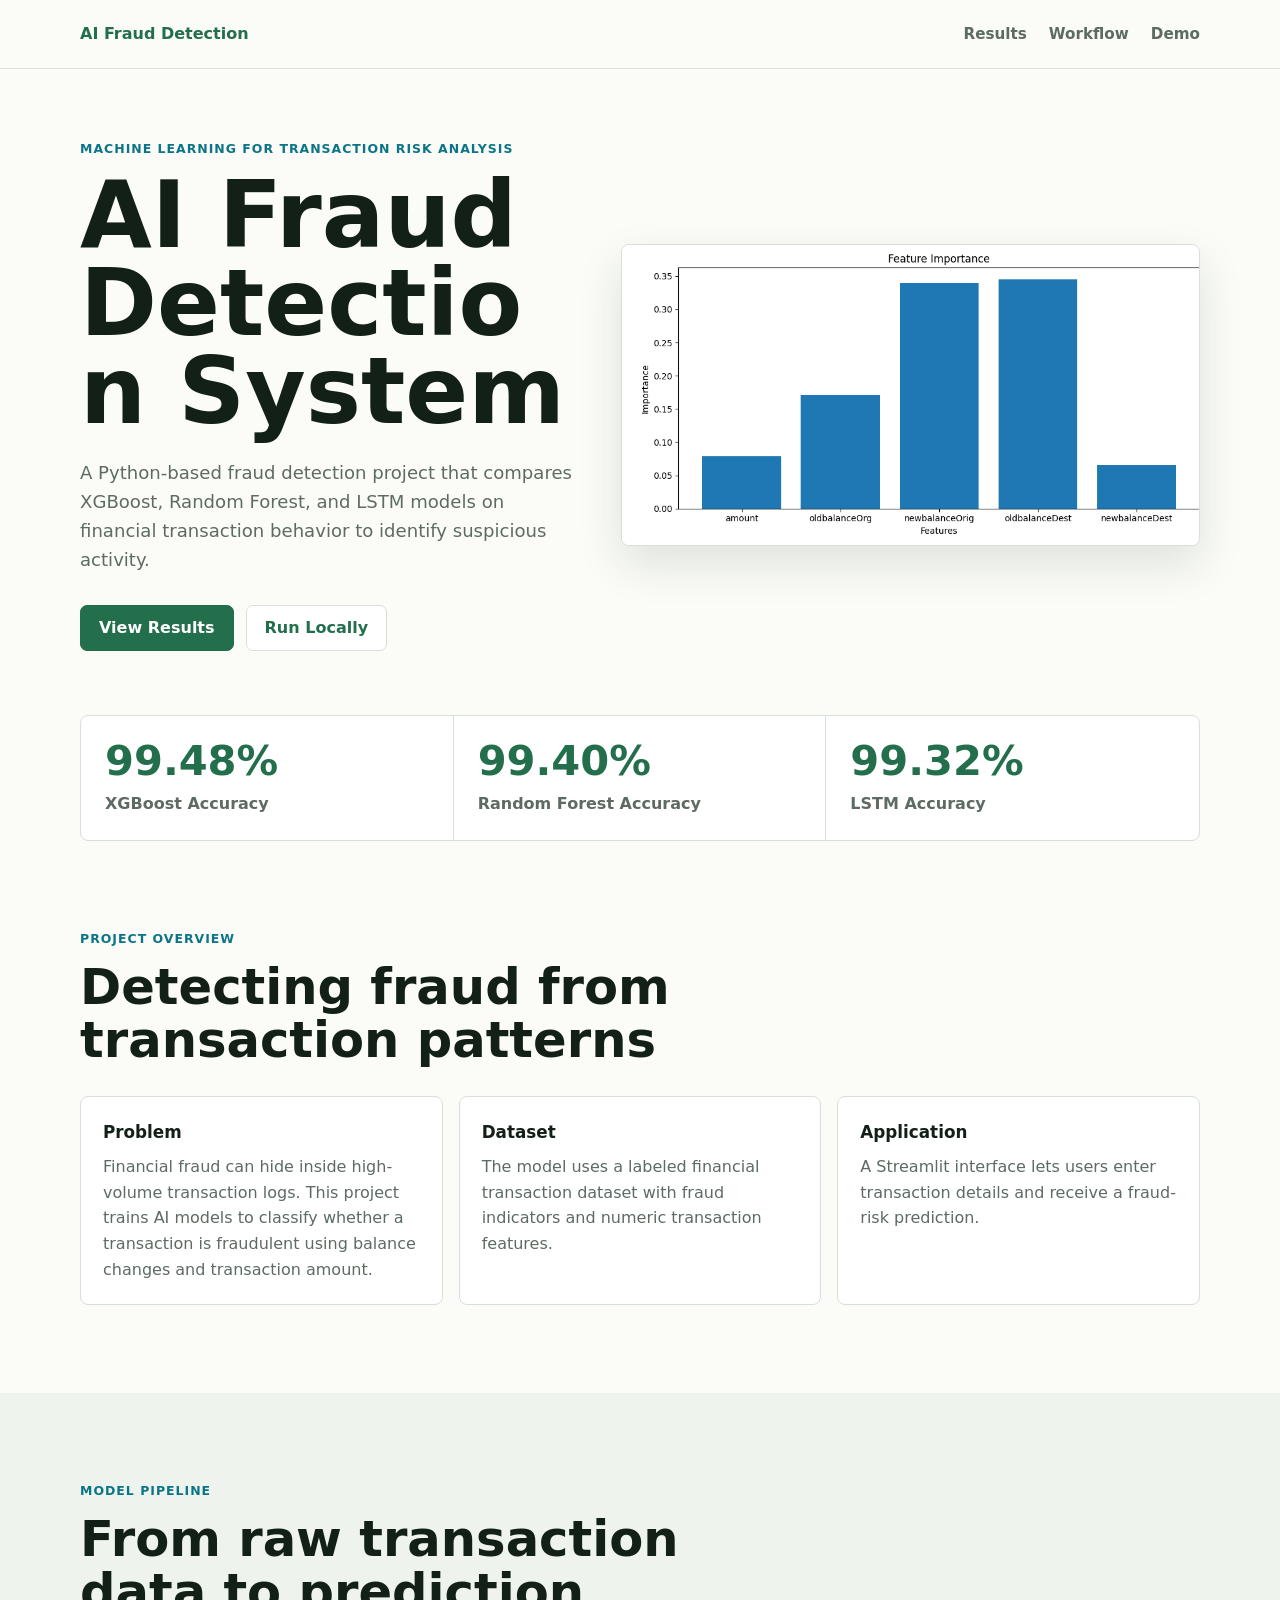
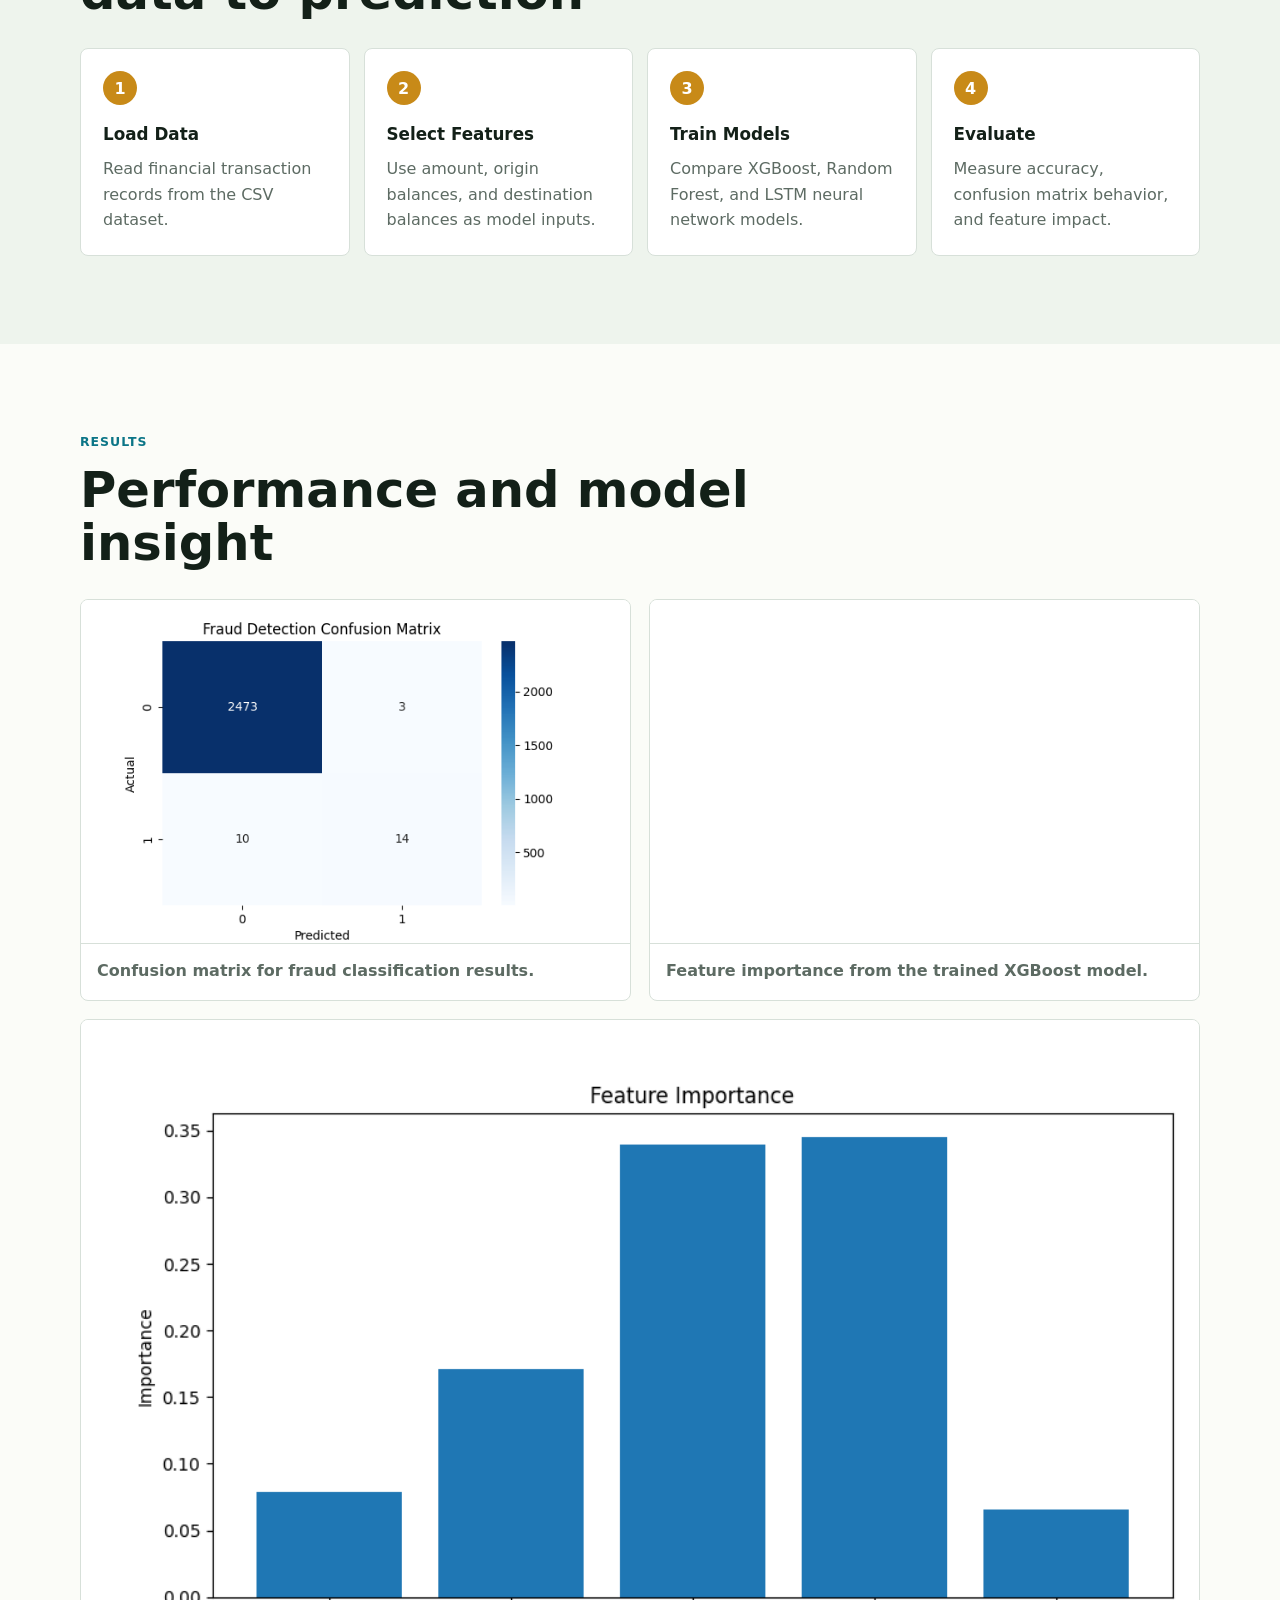
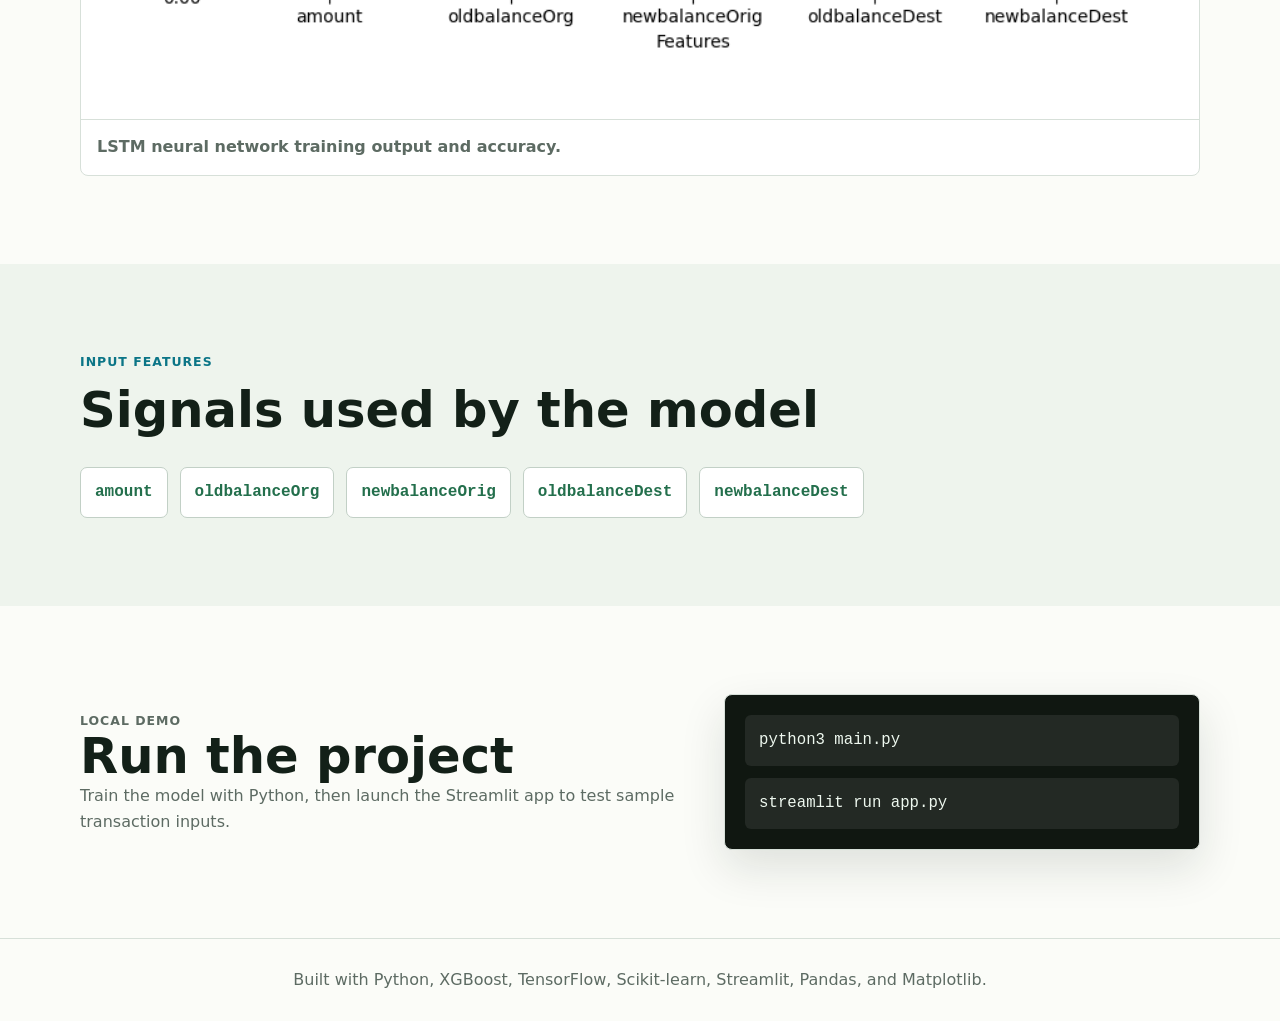
==== index.html @ b1c63918 "Add files via upload" ====
<!DOCTYPE html>
<html lang="en">
  <head>
    <meta charset="UTF-8" />
    <meta name="viewport" content="width=device-width, initial-scale=1.0" />
    <title>AI Fraud Detection System</title>
    <meta
      name="description"
      content="AI Fraud Detection System using XGBoost, Random Forest, and LSTM models for financial transaction fraud classification."
    />
    <link rel="stylesheet" href="styles.css" />
  </head>
  <body>
    <header class="site-header">
      <nav class="nav" aria-label="Main navigation">
        <a class="brand" href="#top">AI Fraud Detection</a>
        <div class="nav-links">
          <a href="#results">Results</a>
          <a href="#workflow">Workflow</a>
          <a href="#demo">Demo</a>
        </div>
      </nav>
    </header>

    <main id="top">
      <section class="hero">
        <div class="hero-content">
          <p class="eyebrow">Machine learning for transaction risk analysis</p>
          <h1>AI Fraud Detection System</h1>
          <p class="hero-copy">
            A Python-based fraud detection project that compares XGBoost,
            Random Forest, and LSTM models on financial transaction behavior to
            identify suspicious activity.
          </p>
          <div class="hero-actions">
            <a class="button primary" href="#results">View Results</a>
            <a class="button secondary" href="#demo">Run Locally</a>
          </div>
        </div>
        <div class="hero-visual" aria-label="Fraud detection model chart">
          <img src="Figure_1%20fraud%20ai.png" alt="Fraud detection AI result chart" />
        </div>
      </section>

      <section class="stats" aria-label="Model accuracy results">
        <div>
          <span>99.48%</span>
          <p>XGBoost Accuracy</p>
        </div>
        <div>
          <span>99.40%</span>
          <p>Random Forest Accuracy</p>
        </div>
        <div>
          <span>99.32%</span>
          <p>LSTM Accuracy</p>
        </div>
      </section>

      <section class="section" id="overview">
        <div class="section-heading">
          <p class="eyebrow">Project Overview</p>
          <h2>Detecting fraud from transaction patterns</h2>
        </div>
        <div class="overview-grid">
          <article>
            <h3>Problem</h3>
            <p>
              Financial fraud can hide inside high-volume transaction logs. This
              project trains AI models to classify whether a transaction is
              fraudulent using balance changes and transaction amount.
            </p>
          </article>
          <article>
            <h3>Dataset</h3>
            <p>
              The model uses a labeled financial transaction dataset with fraud
              indicators and numeric transaction features.
            </p>
          </article>
          <article>
            <h3>Application</h3>
            <p>
              A Streamlit interface lets users enter transaction details and
              receive a fraud-risk prediction.
            </p>
          </article>
        </div>
      </section>

      <section class="section muted" id="workflow">
        <div class="section-heading">
          <p class="eyebrow">Model Pipeline</p>
          <h2>From raw transaction data to prediction</h2>
        </div>
        <div class="timeline">
          <div>
            <strong>1</strong>
            <h3>Load Data</h3>
            <p>Read financial transaction records from the CSV dataset.</p>
          </div>
          <div>
            <strong>2</strong>
            <h3>Select Features</h3>
            <p>
              Use amount, origin balances, and destination balances as model
              inputs.
            </p>
          </div>
          <div>
            <strong>3</strong>
            <h3>Train Models</h3>
            <p>Compare XGBoost, Random Forest, and LSTM neural network models.</p>
          </div>
          <div>
            <strong>4</strong>
            <h3>Evaluate</h3>
            <p>Measure accuracy, confusion matrix behavior, and feature impact.</p>
          </div>
        </div>
      </section>

      <section class="section" id="results">
        <div class="section-heading">
          <p class="eyebrow">Results</p>
          <h2>Performance and model insight</h2>
        </div>
        <div class="result-grid">
          <figure>
            <img src="fraud_confusion_matrix.png" alt="Fraud detection confusion matrix" />
            <figcaption>Confusion matrix for fraud classification results.</figcaption>
          </figure>
          <figure>
            <img src="fraud_feature_importance.png" alt="Feature importance chart" />
            <figcaption>Feature importance from the trained XGBoost model.</figcaption>
          </figure>
          <figure class="wide">
            <img src="lstm.png" alt="LSTM model training result" />
            <figcaption>LSTM neural network training output and accuracy.</figcaption>
          </figure>
        </div>
      </section>

      <section class="section muted" id="features">
        <div class="section-heading">
          <p class="eyebrow">Input Features</p>
          <h2>Signals used by the model</h2>
        </div>
        <div class="feature-list">
          <span>amount</span>
          <span>oldbalanceOrg</span>
          <span>newbalanceOrig</span>
          <span>oldbalanceDest</span>
          <span>newbalanceDest</span>
        </div>
      </section>

      <section class="section demo" id="demo">
        <div>
          <p class="eyebrow">Local Demo</p>
          <h2>Run the project</h2>
          <p>
            Train the model with Python, then launch the Streamlit app to test
            sample transaction inputs.
          </p>
        </div>
        <div class="code-panel" aria-label="Project commands">
          <code>python3 main.py</code>
          <code>streamlit run app.py</code>
        </div>
      </section>
    </main>

    <footer class="footer">
      <p>Built with Python, XGBoost, TensorFlow, Scikit-learn, Streamlit, Pandas, and Matplotlib.</p>
    </footer>
  </body>
</html>
---- styles.css ----
:root {
  color-scheme: light;
  --ink: #132018;
  --muted: #5d6b63;
  --line: #d7e0d9;
  --paper: #fbfcf8;
  --soft: #eef4ed;
  --green: #236f4c;
  --teal: #0b7587;
  --gold: #c88a18;
  --white: #ffffff;
  --shadow: 0 18px 45px rgba(18, 32, 24, 0.12);
}

* {
  box-sizing: border-box;
}

html {
  scroll-behavior: smooth;
}

body {
  margin: 0;
  background: var(--paper);
  color: var(--ink);
  font-family: Inter, ui-sans-serif, system-ui, -apple-system, BlinkMacSystemFont, "Segoe UI", sans-serif;
  line-height: 1.6;
}

img {
  display: block;
  max-width: 100%;
}

a {
  color: inherit;
  text-decoration: none;
}

.site-header {
  position: sticky;
  top: 0;
  z-index: 10;
  border-bottom: 1px solid rgba(215, 224, 217, 0.86);
  background: rgba(251, 252, 248, 0.92);
  backdrop-filter: blur(16px);
}

.nav {
  display: flex;
  align-items: center;
  justify-content: space-between;
  width: min(1120px, calc(100% - 32px));
  margin: 0 auto;
  min-height: 68px;
  gap: 20px;
}

.brand {
  color: var(--green);
  font-weight: 800;
}

.nav-links {
  display: flex;
  align-items: center;
  gap: 22px;
  color: var(--muted);
  font-size: 0.95rem;
  font-weight: 650;
}

.nav-links a:hover {
  color: var(--green);
}

.hero {
  display: grid;
  grid-template-columns: minmax(0, 0.92fr) minmax(360px, 1.08fr);
  align-items: center;
  gap: 48px;
  width: min(1120px, calc(100% - 32px));
  margin: 0 auto;
  padding: 70px 0 34px;
}

.hero-content {
  min-width: 0;
}

.eyebrow {
  margin: 0 0 12px;
  color: var(--teal);
  font-size: 0.78rem;
  font-weight: 800;
  letter-spacing: 0.08em;
  text-transform: uppercase;
}

h1,
h2,
h3,
p {
  overflow-wrap: anywhere;
}

h1 {
  max-width: 780px;
  margin: 0;
  font-size: clamp(2.8rem, 8vw, 5.8rem);
  line-height: 0.95;
  letter-spacing: 0;
}

h2 {
  margin: 0;
  font-size: clamp(1.8rem, 4vw, 3.1rem);
  line-height: 1.06;
  letter-spacing: 0;
}

h3 {
  margin: 0 0 8px;
  font-size: 1.05rem;
}

.hero-copy {
  max-width: 640px;
  margin: 24px 0 0;
  color: var(--muted);
  font-size: 1.13rem;
}

.hero-actions {
  display: flex;
  flex-wrap: wrap;
  gap: 12px;
  margin-top: 30px;
}

.button {
  display: inline-flex;
  align-items: center;
  justify-content: center;
  min-height: 46px;
  border: 1px solid var(--line);
  border-radius: 7px;
  padding: 0 18px;
  font-weight: 800;
}

.button.primary {
  border-color: var(--green);
  background: var(--green);
  color: var(--white);
}

.button.secondary {
  background: var(--white);
  color: var(--green);
}

.hero-visual {
  overflow: hidden;
  border: 1px solid var(--line);
  border-radius: 8px;
  background: var(--white);
  box-shadow: var(--shadow);
}

.hero-visual img {
  width: 100%;
  min-height: 300px;
  object-fit: cover;
}

.stats {
  display: grid;
  grid-template-columns: repeat(3, 1fr);
  width: min(1120px, calc(100% - 32px));
  margin: 30px auto 0;
  border: 1px solid var(--line);
  border-radius: 8px;
  background: var(--white);
}

.stats div {
  padding: 24px;
  border-right: 1px solid var(--line);
}

.stats div:last-child {
  border-right: 0;
}

.stats span {
  display: block;
  color: var(--green);
  font-size: clamp(1.7rem, 4vw, 2.6rem);
  font-weight: 850;
  line-height: 1;
}

.stats p {
  margin: 9px 0 0;
  color: var(--muted);
  font-weight: 700;
}

.section {
  width: min(1120px, calc(100% - 32px));
  margin: 0 auto;
  padding: 88px 0;
}

.section.muted {
  width: 100%;
  padding: 88px max(16px, calc((100% - 1120px) / 2));
  background: var(--soft);
}

.section-heading {
  max-width: 740px;
  margin-bottom: 30px;
}

.overview-grid {
  display: grid;
  grid-template-columns: repeat(3, 1fr);
  gap: 16px;
}

.overview-grid article,
.timeline div {
  border: 1px solid var(--line);
  border-radius: 8px;
  background: var(--white);
  padding: 22px;
}

.overview-grid p,
.timeline p,
.demo p,
figcaption {
  margin: 0;
  color: var(--muted);
}

.timeline {
  display: grid;
  grid-template-columns: repeat(4, 1fr);
  gap: 14px;
}

.timeline strong {
  display: inline-grid;
  place-items: center;
  width: 34px;
  height: 34px;
  margin-bottom: 16px;
  border-radius: 50%;
  background: var(--gold);
  color: var(--white);
}

.result-grid {
  display: grid;
  grid-template-columns: repeat(2, minmax(0, 1fr));
  gap: 18px;
}

figure {
  margin: 0;
  overflow: hidden;
  border: 1px solid var(--line);
  border-radius: 8px;
  background: var(--white);
}

figure img {
  width: 100%;
  aspect-ratio: 16 / 10;
  object-fit: contain;
  background: var(--white);
}

figcaption {
  border-top: 1px solid var(--line);
  padding: 14px 16px 16px;
  font-weight: 650;
}

.wide {
  grid-column: 1 / -1;
}

.feature-list {
  display: flex;
  flex-wrap: wrap;
  gap: 12px;
}

.feature-list span {
  border: 1px solid #c2d0c6;
  border-radius: 7px;
  background: var(--white);
  padding: 12px 14px;
  color: var(--green);
  font-family: ui-monospace, SFMono-Regular, Menlo, Monaco, Consolas, "Liberation Mono", monospace;
  font-weight: 800;
}

.demo {
  display: grid;
  grid-template-columns: 1fr minmax(320px, 0.78fr);
  align-items: center;
  gap: 34px;
}

.code-panel {
  display: grid;
  gap: 12px;
  border: 1px solid var(--line);
  border-radius: 8px;
  background: #101711;
  padding: 20px;
  box-shadow: var(--shadow);
}

.code-panel code {
  display: block;
  overflow-x: auto;
  border-radius: 6px;
  background: rgba(255, 255, 255, 0.08);
  color: #eef8ef;
  padding: 13px 14px;
  font-size: 0.98rem;
}

.footer {
  border-top: 1px solid var(--line);
  padding: 28px 16px;
  color: var(--muted);
  text-align: center;
}

.footer p {
  margin: 0;
}

@media (max-width: 860px) {
  .hero,
  .demo {
    grid-template-columns: 1fr;
  }

  .hero {
    padding-top: 44px;
  }

  .overview-grid,
  .timeline,
  .result-grid {
    grid-template-columns: 1fr;
  }

  .wide {
    grid-column: auto;
  }
}

@media (max-width: 640px) {
  .nav {
    align-items: flex-start;
    flex-direction: column;
    justify-content: center;
    min-height: 92px;
    gap: 8px;
  }

  .nav-links {
    width: 100%;
    justify-content: space-between;
    gap: 10px;
    font-size: 0.88rem;
  }

  .stats {
    grid-template-columns: 1fr;
  }

  .stats div {
    border-right: 0;
    border-bottom: 1px solid var(--line);
  }

  .stats div:last-child {
    border-bottom: 0;
  }

  .section,
  .section.muted {
    padding-top: 64px;
    padding-bottom: 64px;
  }
}
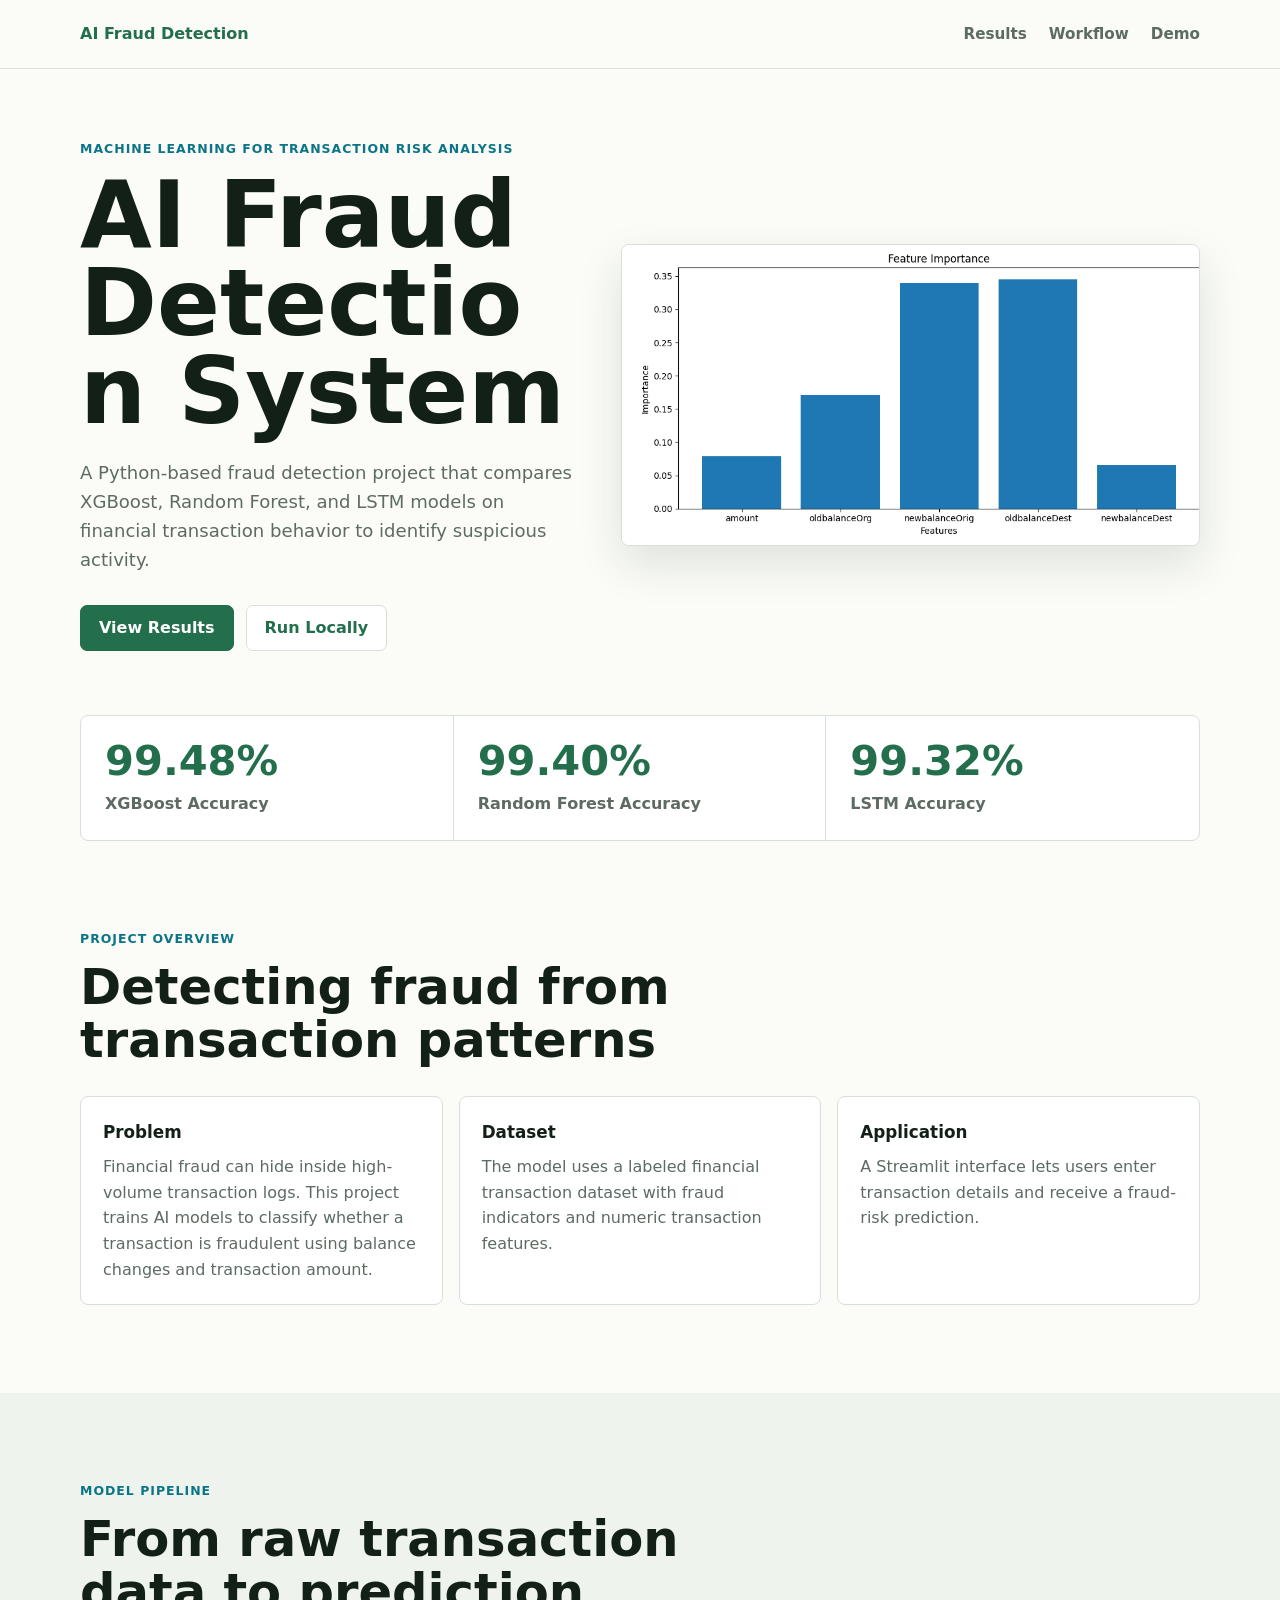
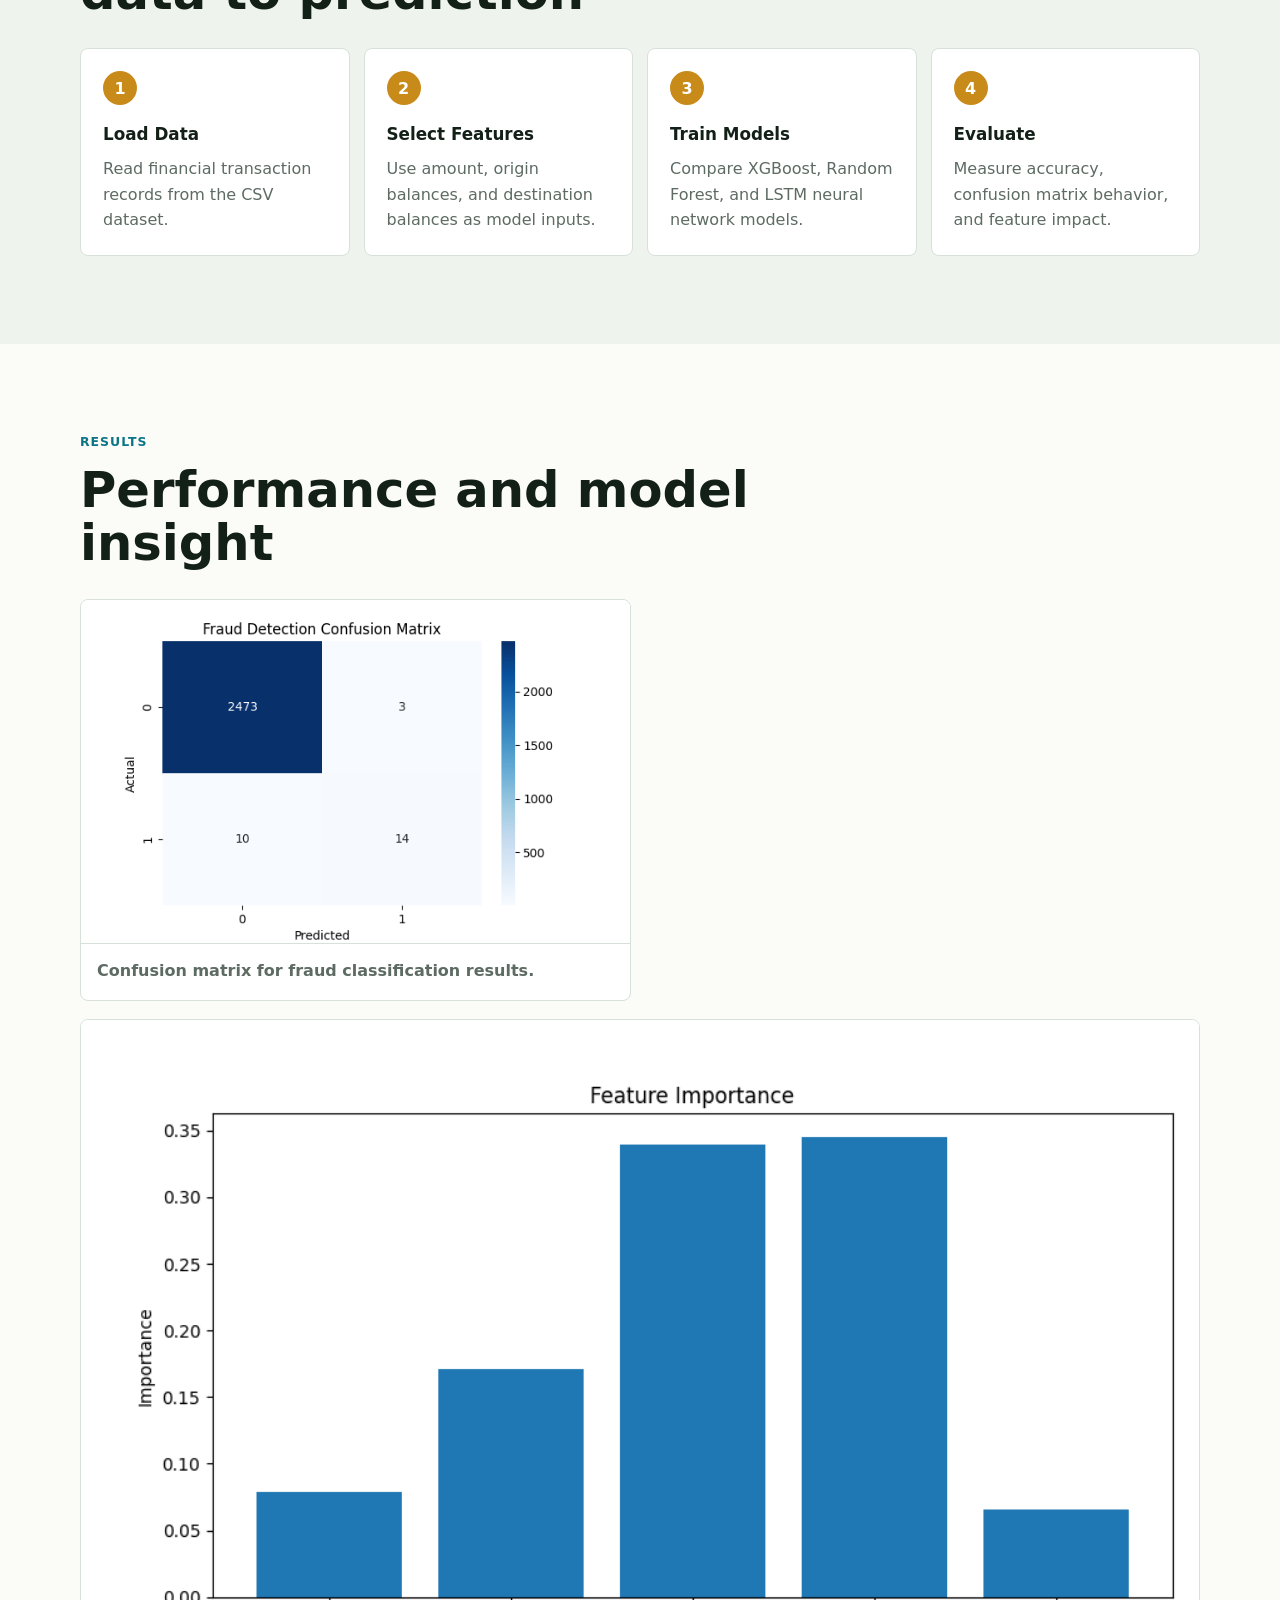
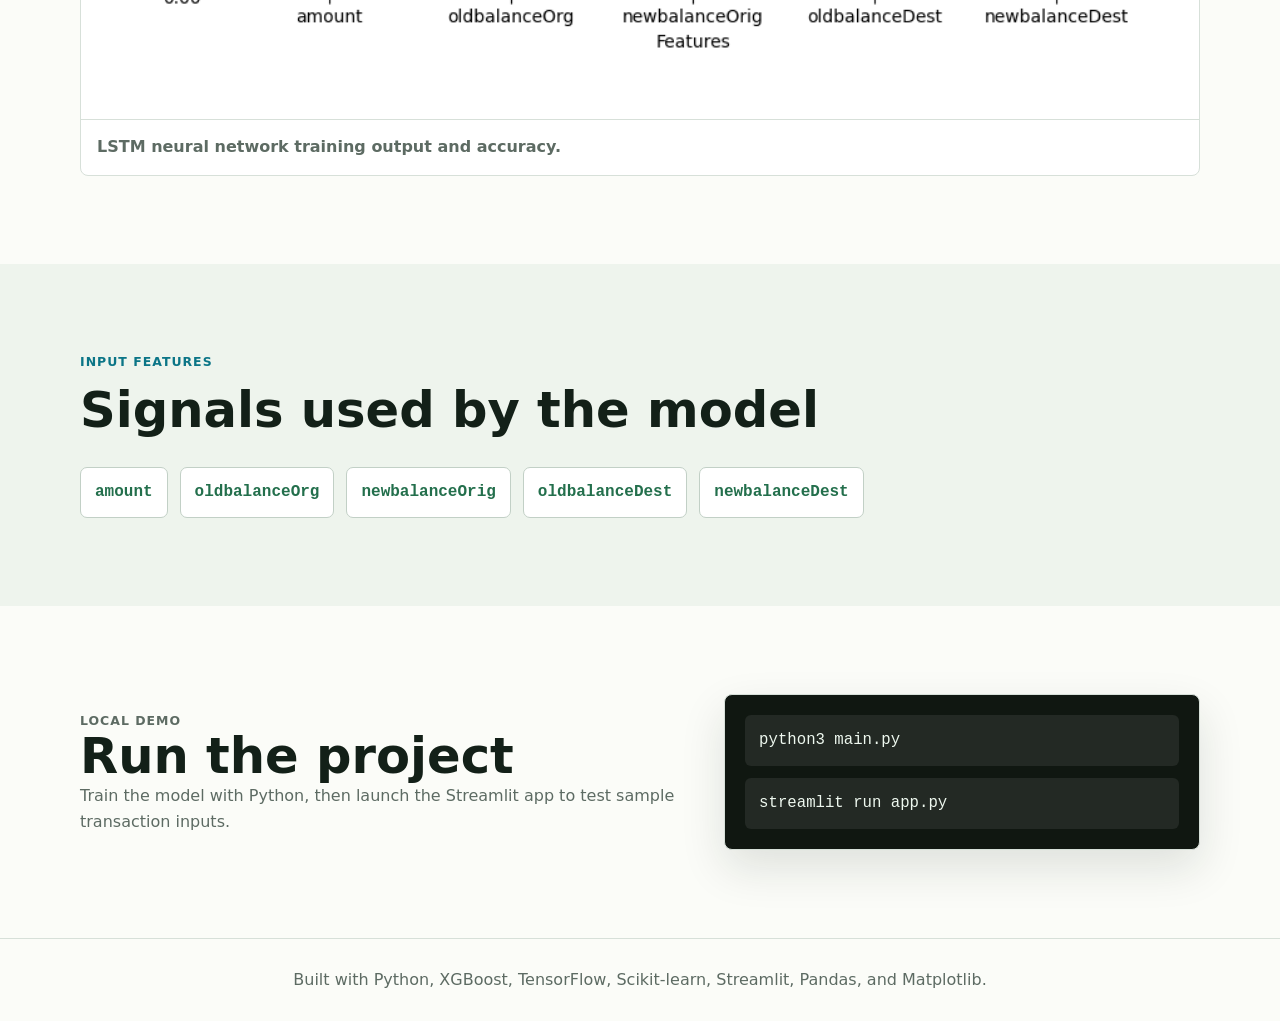
==== commit 5e47c62b: "Add files via upload" ====
--- a/index.html
+++ b/index.html
@@ -130,10 +130,6 @@
             <img src="fraud_confusion_matrix.png" alt="Fraud detection confusion matrix" />
             <figcaption>Confusion matrix for fraud classification results.</figcaption>
           </figure>
-          <figure>
-            <img src="fraud_feature_importance.png" alt="Feature importance chart" />
-            <figcaption>Feature importance from the trained XGBoost model.</figcaption>
-          </figure>
           <figure class="wide">
             <img src="lstm.png" alt="LSTM model training result" />
             <figcaption>LSTM neural network training output and accuracy.</figcaption>
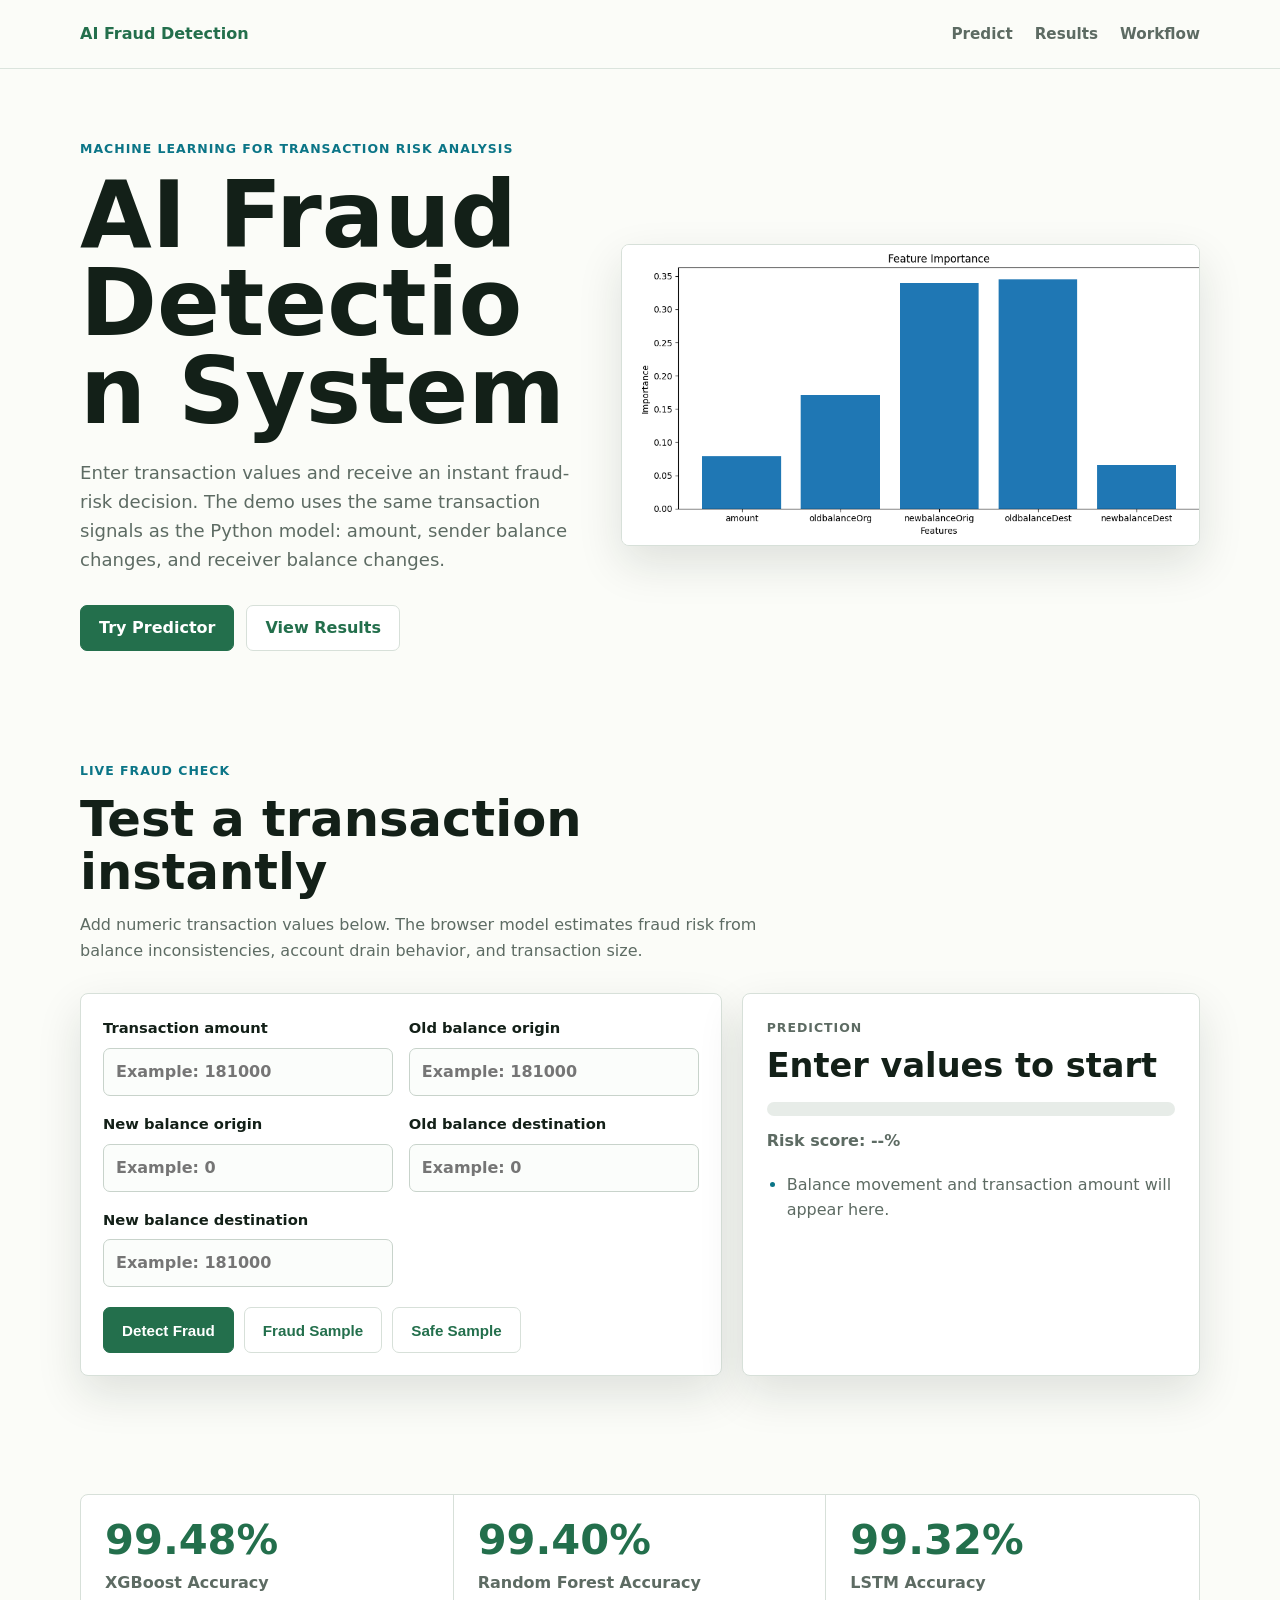
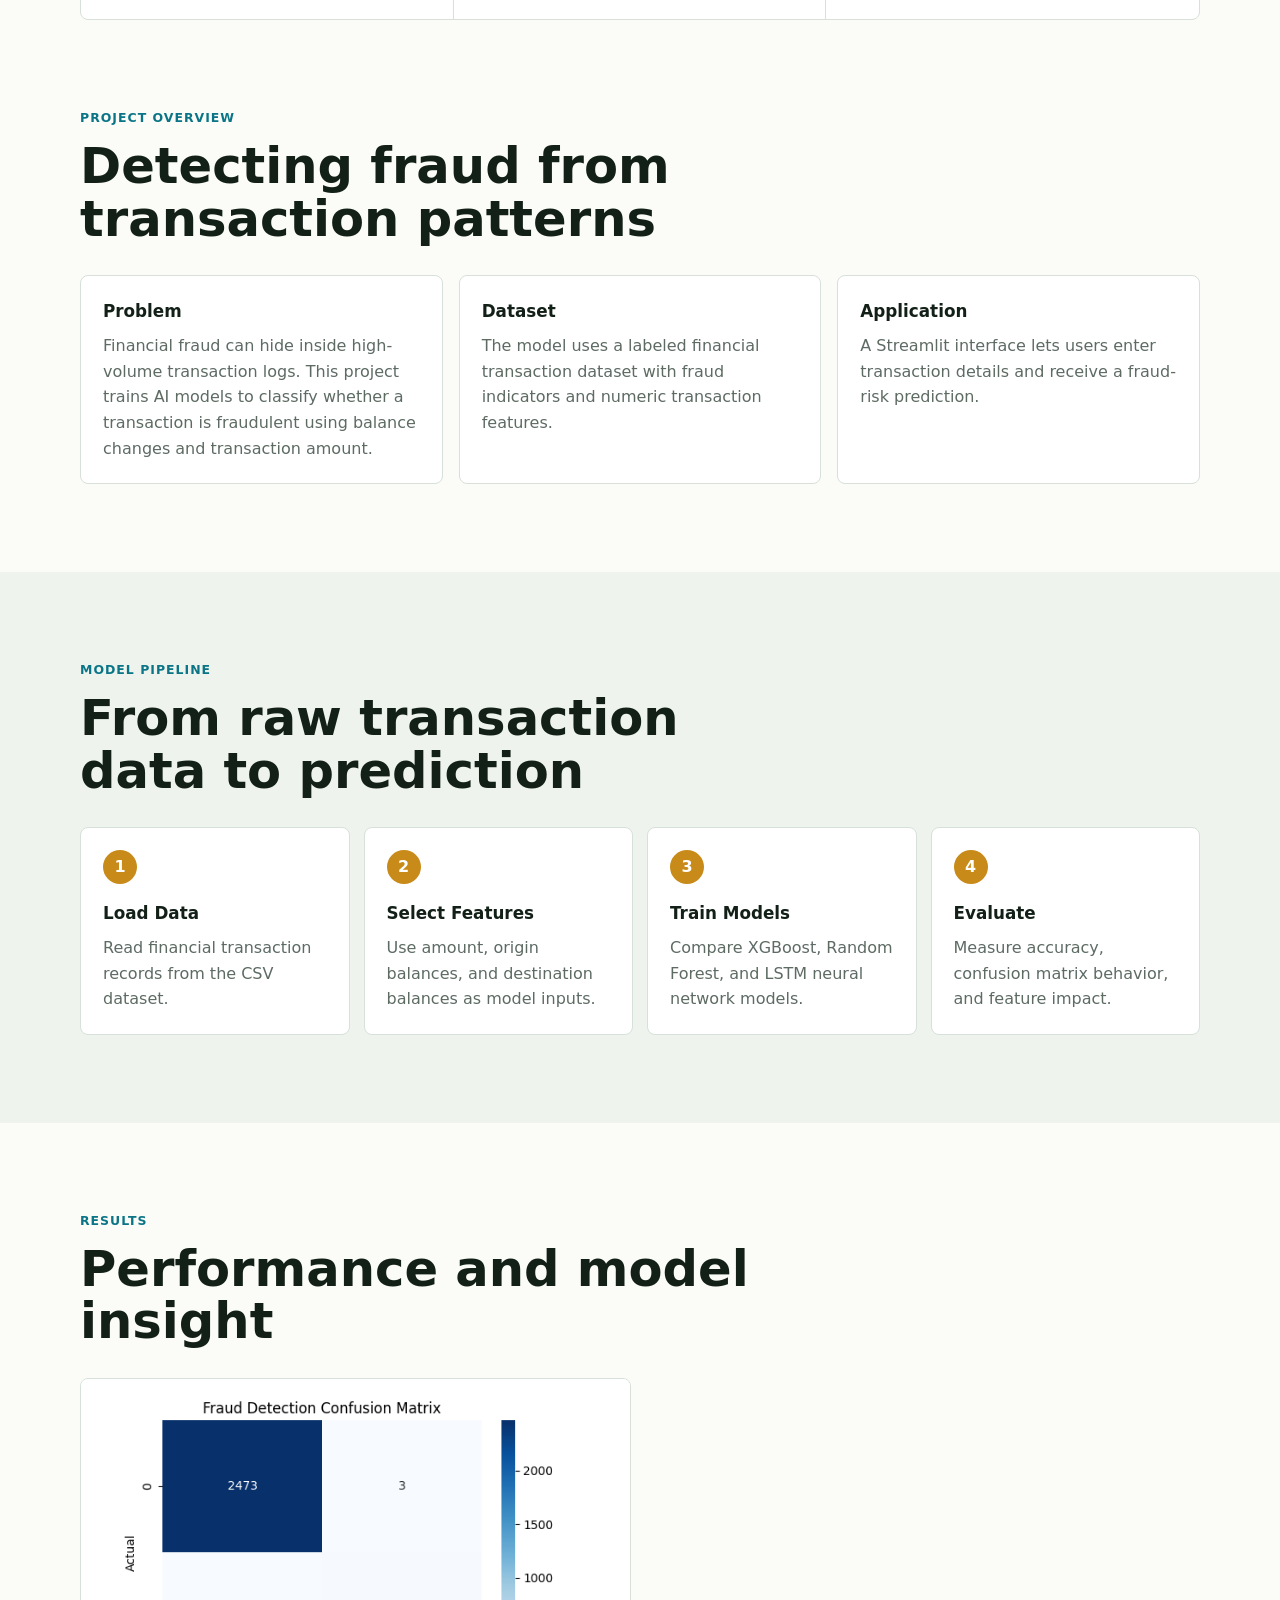
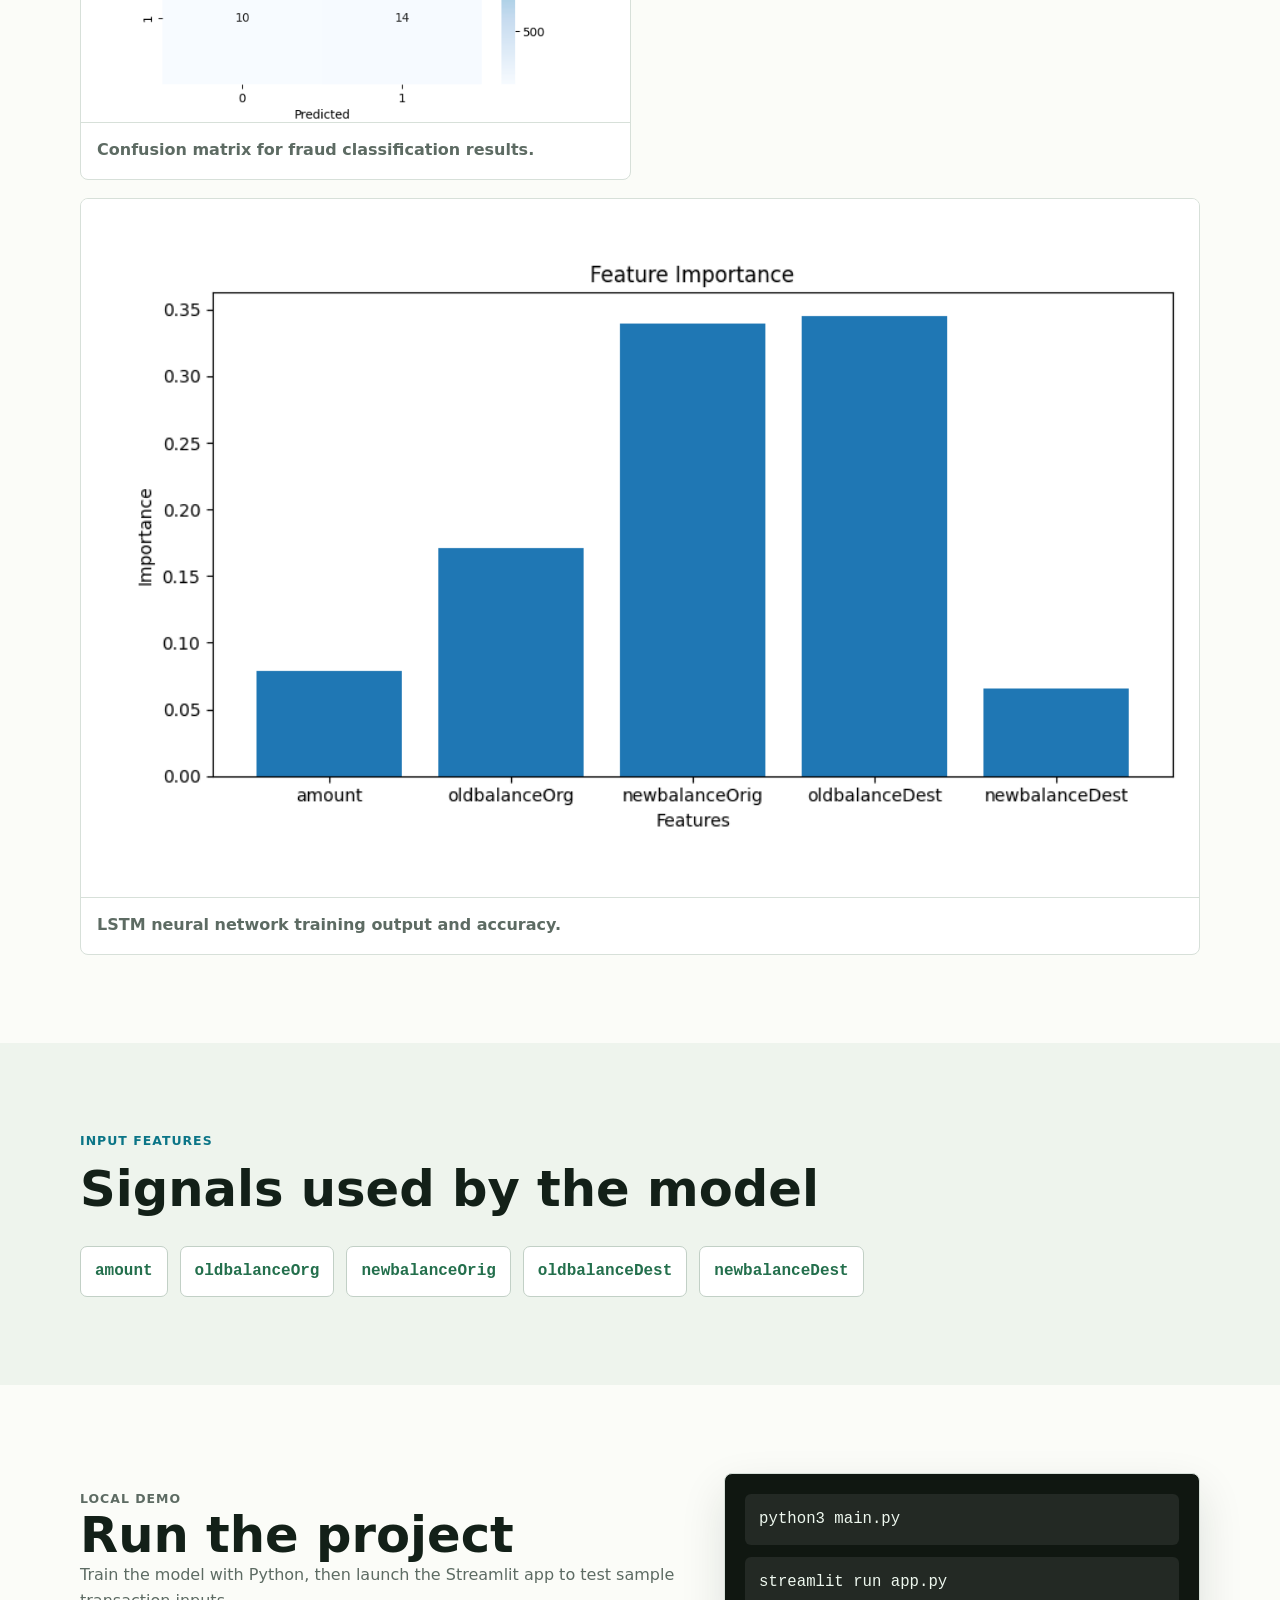
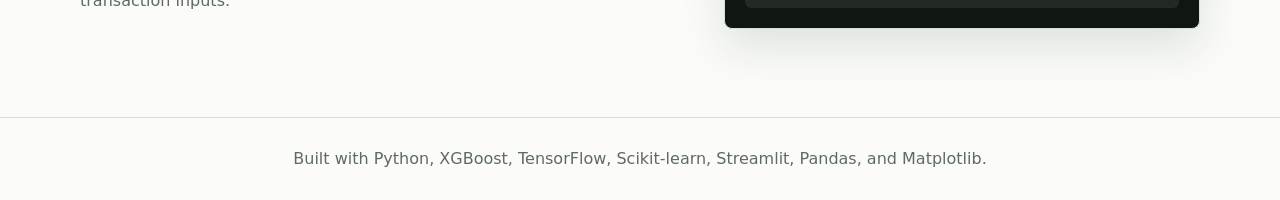
==== commit 4bdd23ea: "Add files via upload" ====
--- a/index.html
+++ b/index.html
@@ -15,9 +15,9 @@
       <nav class="nav" aria-label="Main navigation">
         <a class="brand" href="#top">AI Fraud Detection</a>
         <div class="nav-links">
+          <a href="#predictor">Predict</a>
           <a href="#results">Results</a>
           <a href="#workflow">Workflow</a>
-          <a href="#demo">Demo</a>
         </div>
       </nav>
     </header>
@@ -28,17 +28,110 @@
           <p class="eyebrow">Machine learning for transaction risk analysis</p>
           <h1>AI Fraud Detection System</h1>
           <p class="hero-copy">
-            A Python-based fraud detection project that compares XGBoost,
-            Random Forest, and LSTM models on financial transaction behavior to
-            identify suspicious activity.
+            Enter transaction values and receive an instant fraud-risk decision.
+            The demo uses the same transaction signals as the Python model:
+            amount, sender balance changes, and receiver balance changes.
           </p>
           <div class="hero-actions">
-            <a class="button primary" href="#results">View Results</a>
-            <a class="button secondary" href="#demo">Run Locally</a>
+            <a class="button primary" href="#predictor">Try Predictor</a>
+            <a class="button secondary" href="#results">View Results</a>
           </div>
         </div>
         <div class="hero-visual" aria-label="Fraud detection model chart">
           <img src="Figure_1%20fraud%20ai.png" alt="Fraud detection AI result chart" />
+        </div>
+      </section>
+
+      <section class="section predictor-section" id="predictor">
+        <div class="section-heading">
+          <p class="eyebrow">Live Fraud Check</p>
+          <h2>Test a transaction instantly</h2>
+          <p>
+            Add numeric transaction values below. The browser model estimates
+            fraud risk from balance inconsistencies, account drain behavior, and
+            transaction size.
+          </p>
+        </div>
+
+        <div class="predictor">
+          <form class="predictor-form" id="fraudForm">
+            <label>
+              Transaction amount
+              <input
+                id="amount"
+                type="number"
+                min="0"
+                step="0.01"
+                placeholder="Example: 181000"
+                required
+              />
+            </label>
+            <label>
+              Old balance origin
+              <input
+                id="oldbalanceOrg"
+                type="number"
+                min="0"
+                step="0.01"
+                placeholder="Example: 181000"
+                required
+              />
+            </label>
+            <label>
+              New balance origin
+              <input
+                id="newbalanceOrig"
+                type="number"
+                min="0"
+                step="0.01"
+                placeholder="Example: 0"
+                required
+              />
+            </label>
+            <label>
+              Old balance destination
+              <input
+                id="oldbalanceDest"
+                type="number"
+                min="0"
+                step="0.01"
+                placeholder="Example: 0"
+                required
+              />
+            </label>
+            <label>
+              New balance destination
+              <input
+                id="newbalanceDest"
+                type="number"
+                min="0"
+                step="0.01"
+                placeholder="Example: 181000"
+                required
+              />
+            </label>
+            <div class="form-actions">
+              <button class="button primary" type="submit">Detect Fraud</button>
+              <button class="button secondary" type="button" id="sampleFraud">
+                Fraud Sample
+              </button>
+              <button class="button secondary" type="button" id="sampleSafe">
+                Safe Sample
+              </button>
+            </div>
+          </form>
+
+          <aside class="prediction-card" id="predictionCard" aria-live="polite">
+            <p class="result-label">Prediction</p>
+            <h3 id="predictionTitle">Enter values to start</h3>
+            <div class="risk-meter" aria-label="Fraud risk score">
+              <span id="riskFill"></span>
+            </div>
+            <p class="risk-score" id="riskScore">Risk score: --%</p>
+            <ul class="signal-list" id="signalList">
+              <li>Balance movement and transaction amount will appear here.</li>
+            </ul>
+          </aside>
         </div>
       </section>
 
@@ -170,5 +263,167 @@
     <footer class="footer">
       <p>Built with Python, XGBoost, TensorFlow, Scikit-learn, Streamlit, Pandas, and Matplotlib.</p>
     </footer>
+    <script>
+      const form = document.querySelector("#fraudForm");
+      const fields = {
+        amount: document.querySelector("#amount"),
+        oldbalanceOrg: document.querySelector("#oldbalanceOrg"),
+        newbalanceOrig: document.querySelector("#newbalanceOrig"),
+        oldbalanceDest: document.querySelector("#oldbalanceDest"),
+        newbalanceDest: document.querySelector("#newbalanceDest")
+      };
+      const predictionCard = document.querySelector("#predictionCard");
+      const predictionTitle = document.querySelector("#predictionTitle");
+      const riskFill = document.querySelector("#riskFill");
+      const riskScore = document.querySelector("#riskScore");
+      const signalList = document.querySelector("#signalList");
+
+      function money(value) {
+        return value.toLocaleString("en-US", {
+          maximumFractionDigits: 2
+        });
+      }
+
+      function clamp(value, min, max) {
+        return Math.min(Math.max(value, min), max);
+      }
+
+      function readValues() {
+        return {
+          amount: Number(fields.amount.value),
+          oldbalanceOrg: Number(fields.oldbalanceOrg.value),
+          newbalanceOrig: Number(fields.newbalanceOrig.value),
+          oldbalanceDest: Number(fields.oldbalanceDest.value),
+          newbalanceDest: Number(fields.newbalanceDest.value)
+        };
+      }
+
+      function scoreTransaction(values) {
+        const originDrop = values.oldbalanceOrg - values.newbalanceOrig;
+        const destinationGain = values.newbalanceDest - values.oldbalanceDest;
+        const originMatchesAmount = Math.abs(originDrop - values.amount);
+        const destinationMatchesAmount = Math.abs(destinationGain - values.amount);
+        const tolerance = Math.max(values.amount * 0.08, 100);
+        let score = 8;
+        const signals = [];
+
+        if (values.amount <= 0) {
+          return {
+            score: 0,
+            signals: ["Transaction amount must be greater than zero."]
+          };
+        }
+
+        if (values.amount >= 100000) {
+          score += 24;
+          signals.push(`Large transaction amount: ${money(values.amount)}.`);
+        } else if (values.amount >= 25000) {
+          score += 12;
+          signals.push(`Moderate transaction amount: ${money(values.amount)}.`);
+        } else {
+          signals.push(`Transaction amount is low: ${money(values.amount)}.`);
+        }
+
+        if (values.newbalanceOrig === 0 && values.oldbalanceOrg > 0) {
+          score += 28;
+          signals.push("Origin account is drained to zero after the transaction.");
+        }
+
+        if (Math.abs(originDrop - values.amount) <= tolerance && originDrop > 0) {
+          score += 18;
+          signals.push("Origin balance drop closely matches the transaction amount.");
+        } else if (originDrop < 0) {
+          score -= 10;
+          signals.push("Origin balance increased, which is less typical for outgoing fraud.");
+        } else {
+          signals.push("Origin balance movement does not strongly match the amount.");
+        }
+
+        if (Math.abs(destinationGain - values.amount) <= tolerance && destinationGain > 0) {
+          score += 12;
+          signals.push("Destination balance gain closely matches the transaction amount.");
+        } else if (destinationGain <= 0) {
+          score += 8;
+          signals.push("Destination balance did not increase normally.");
+        } else {
+          signals.push("Destination balance movement is partially different from the amount.");
+        }
+
+        if (values.amount > values.oldbalanceOrg && values.oldbalanceOrg > 0) {
+          score += 16;
+          signals.push("Transaction amount is higher than the old origin balance.");
+        }
+
+        if (values.oldbalanceDest === 0 && values.newbalanceDest >= values.amount) {
+          score += 7;
+          signals.push("Destination account started at zero and received funds.");
+        }
+
+        if (
+          values.amount < 10000 &&
+          values.newbalanceOrig > 0 &&
+          originMatchesAmount > tolerance &&
+          destinationMatchesAmount <= tolerance
+        ) {
+          score -= 18;
+          signals.push("Pattern is closer to a normal low-risk balance transfer.");
+        }
+
+        return {
+          score: Math.round(clamp(score, 0, 99)),
+          signals
+        };
+      }
+
+      function showPrediction(values) {
+        const result = scoreTransaction(values);
+        const isFraud = result.score >= 65;
+        const isReview = result.score >= 40 && result.score < 65;
+
+        predictionCard.classList.toggle("fraud", isFraud);
+        predictionCard.classList.toggle("review", isReview);
+        predictionCard.classList.toggle("safe", !isFraud && !isReview);
+        predictionTitle.textContent = isFraud
+          ? "Fraudulent Transaction Detected"
+          : isReview
+            ? "Needs Manual Review"
+            : "Legitimate Transaction";
+        riskFill.style.width = `${result.score}%`;
+        riskScore.textContent = `Risk score: ${result.score}%`;
+        signalList.innerHTML = result.signals.map((signal) => `<li>${signal}</li>`).join("");
+      }
+
+      function fillSample(sample) {
+        Object.entries(sample).forEach(([key, value]) => {
+          fields[key].value = value;
+        });
+        showPrediction(readValues());
+      }
+
+      form.addEventListener("submit", (event) => {
+        event.preventDefault();
+        showPrediction(readValues());
+      });
+
+      document.querySelector("#sampleFraud").addEventListener("click", () => {
+        fillSample({
+          amount: 181000,
+          oldbalanceOrg: 181000,
+          newbalanceOrig: 0,
+          oldbalanceDest: 0,
+          newbalanceDest: 181000
+        });
+      });
+
+      document.querySelector("#sampleSafe").addEventListener("click", () => {
+        fillSample({
+          amount: 2400,
+          oldbalanceOrg: 52000,
+          newbalanceOrig: 49600,
+          oldbalanceDest: 11000,
+          newbalanceDest: 13400
+        });
+      });
+    </script>
   </body>
 </html>
--- a/styles.css
+++ b/styles.css
@@ -8,6 +8,8 @@
   --green: #236f4c;
   --teal: #0b7587;
   --gold: #c88a18;
+  --red: #b83232;
+  --amber: #a86f08;
   --white: #ffffff;
   --shadow: 0 18px 45px rgba(18, 32, 24, 0.12);
 }
@@ -223,6 +225,11 @@
 .section-heading {
   max-width: 740px;
   margin-bottom: 30px;
+}
+
+.section-heading p:last-child {
+  margin: 14px 0 0;
+  color: var(--muted);
 }
 
 .overview-grid {
@@ -295,6 +302,144 @@
   grid-column: 1 / -1;
 }
 
+.predictor-section {
+  padding-top: 76px;
+}
+
+.predictor {
+  display: grid;
+  grid-template-columns: minmax(0, 1.05fr) minmax(320px, 0.75fr);
+  gap: 20px;
+  align-items: start;
+}
+
+.predictor-form,
+.prediction-card {
+  border: 1px solid var(--line);
+  border-radius: 8px;
+  background: var(--white);
+  box-shadow: var(--shadow);
+}
+
+.predictor-form {
+  display: grid;
+  grid-template-columns: repeat(2, minmax(0, 1fr));
+  gap: 16px;
+  padding: 22px;
+}
+
+.predictor-form label {
+  display: grid;
+  gap: 8px;
+  color: var(--ink);
+  font-size: 0.92rem;
+  font-weight: 800;
+}
+
+.predictor-form input {
+  width: 100%;
+  min-height: 48px;
+  border: 1px solid #c8d3cb;
+  border-radius: 7px;
+  background: #fbfdfb;
+  color: var(--ink);
+  font: inherit;
+  font-size: 1rem;
+  padding: 10px 12px;
+}
+
+.predictor-form input:focus {
+  outline: 3px solid rgba(11, 117, 135, 0.18);
+  border-color: var(--teal);
+}
+
+.form-actions {
+  display: flex;
+  flex-wrap: wrap;
+  gap: 10px;
+  grid-column: 1 / -1;
+  padding-top: 4px;
+}
+
+.form-actions .button {
+  cursor: pointer;
+  font-size: 0.95rem;
+}
+
+.prediction-card {
+  min-height: 100%;
+  padding: 24px;
+}
+
+.result-label {
+  margin: 0 0 10px;
+  color: var(--muted);
+  font-size: 0.78rem;
+  font-weight: 850;
+  letter-spacing: 0.08em;
+  text-transform: uppercase;
+}
+
+.prediction-card h3 {
+  margin: 0 0 18px;
+  font-size: clamp(1.5rem, 3vw, 2.1rem);
+  line-height: 1.06;
+}
+
+.risk-meter {
+  overflow: hidden;
+  height: 14px;
+  border-radius: 999px;
+  background: #e7ece8;
+}
+
+.risk-meter span {
+  display: block;
+  width: 0;
+  height: 100%;
+  border-radius: inherit;
+  background: var(--green);
+  transition: width 220ms ease;
+}
+
+.prediction-card.review .risk-meter span {
+  background: var(--amber);
+}
+
+.prediction-card.fraud .risk-meter span {
+  background: var(--red);
+}
+
+.prediction-card.safe h3 {
+  color: var(--green);
+}
+
+.prediction-card.review h3 {
+  color: var(--amber);
+}
+
+.prediction-card.fraud h3 {
+  color: var(--red);
+}
+
+.risk-score {
+  margin: 12px 0 18px;
+  color: var(--muted);
+  font-weight: 850;
+}
+
+.signal-list {
+  display: grid;
+  gap: 10px;
+  margin: 0;
+  padding-left: 20px;
+  color: var(--muted);
+}
+
+.signal-list li::marker {
+  color: var(--teal);
+}
+
 .feature-list {
   display: flex;
   flex-wrap: wrap;
@@ -351,6 +496,7 @@
 
 @media (max-width: 860px) {
   .hero,
+  .predictor,
   .demo {
     grid-template-columns: 1fr;
   }
@@ -404,4 +550,13 @@
     padding-top: 64px;
     padding-bottom: 64px;
   }
-}
+
+  .predictor-form {
+    grid-template-columns: 1fr;
+    padding: 18px;
+  }
+
+  .form-actions .button {
+    width: 100%;
+  }
+}
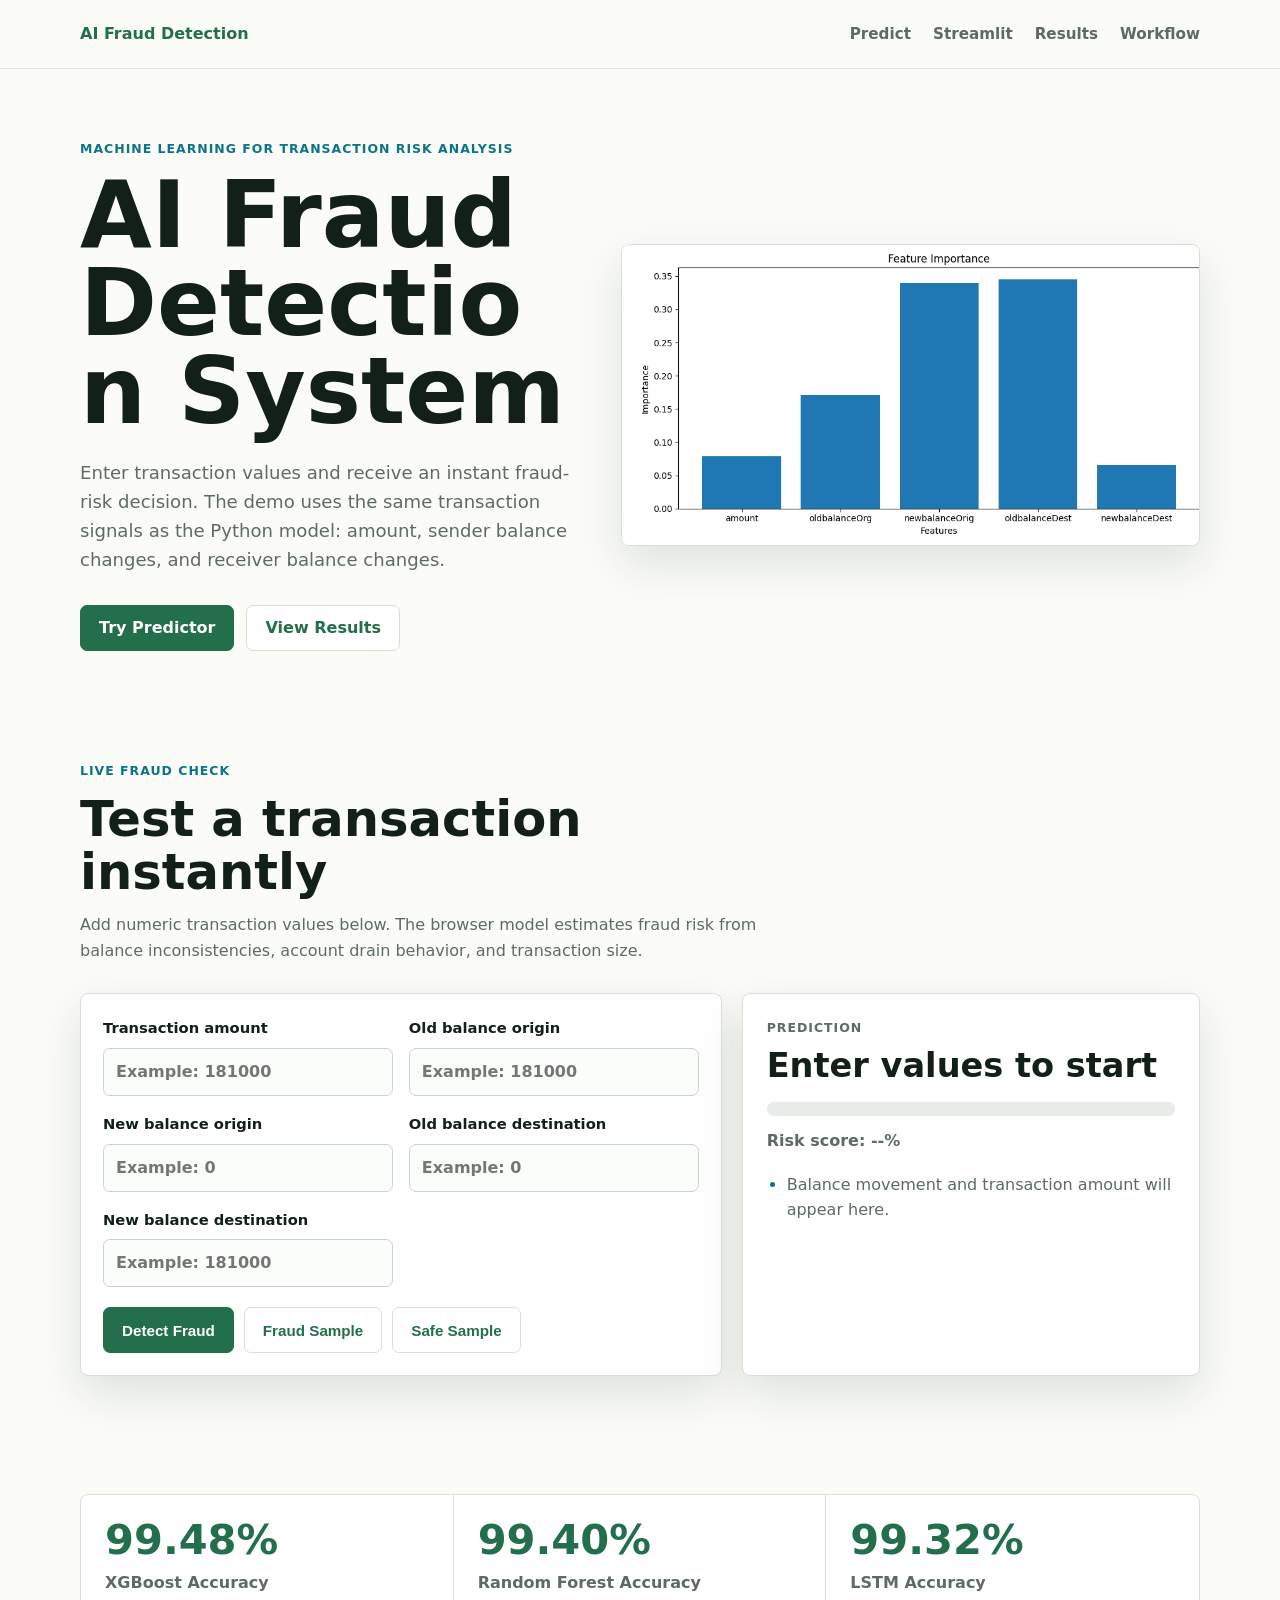
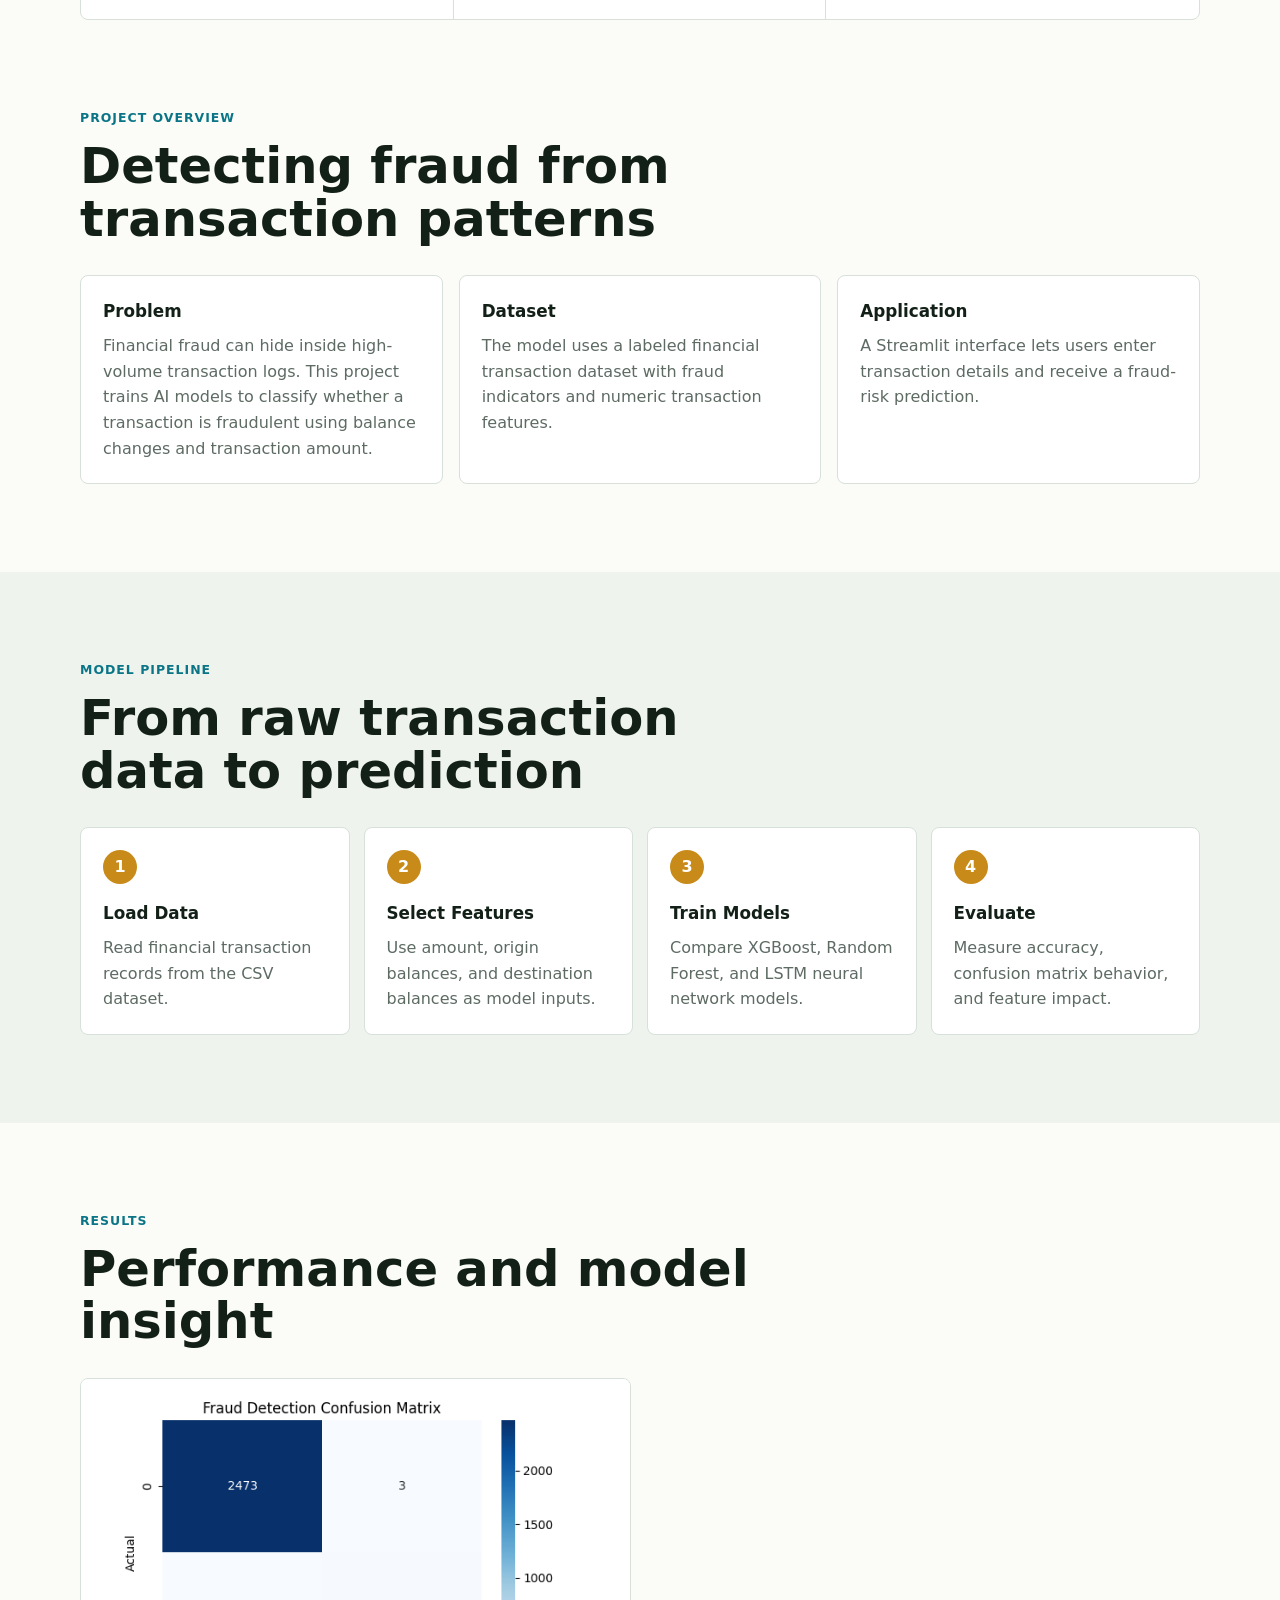
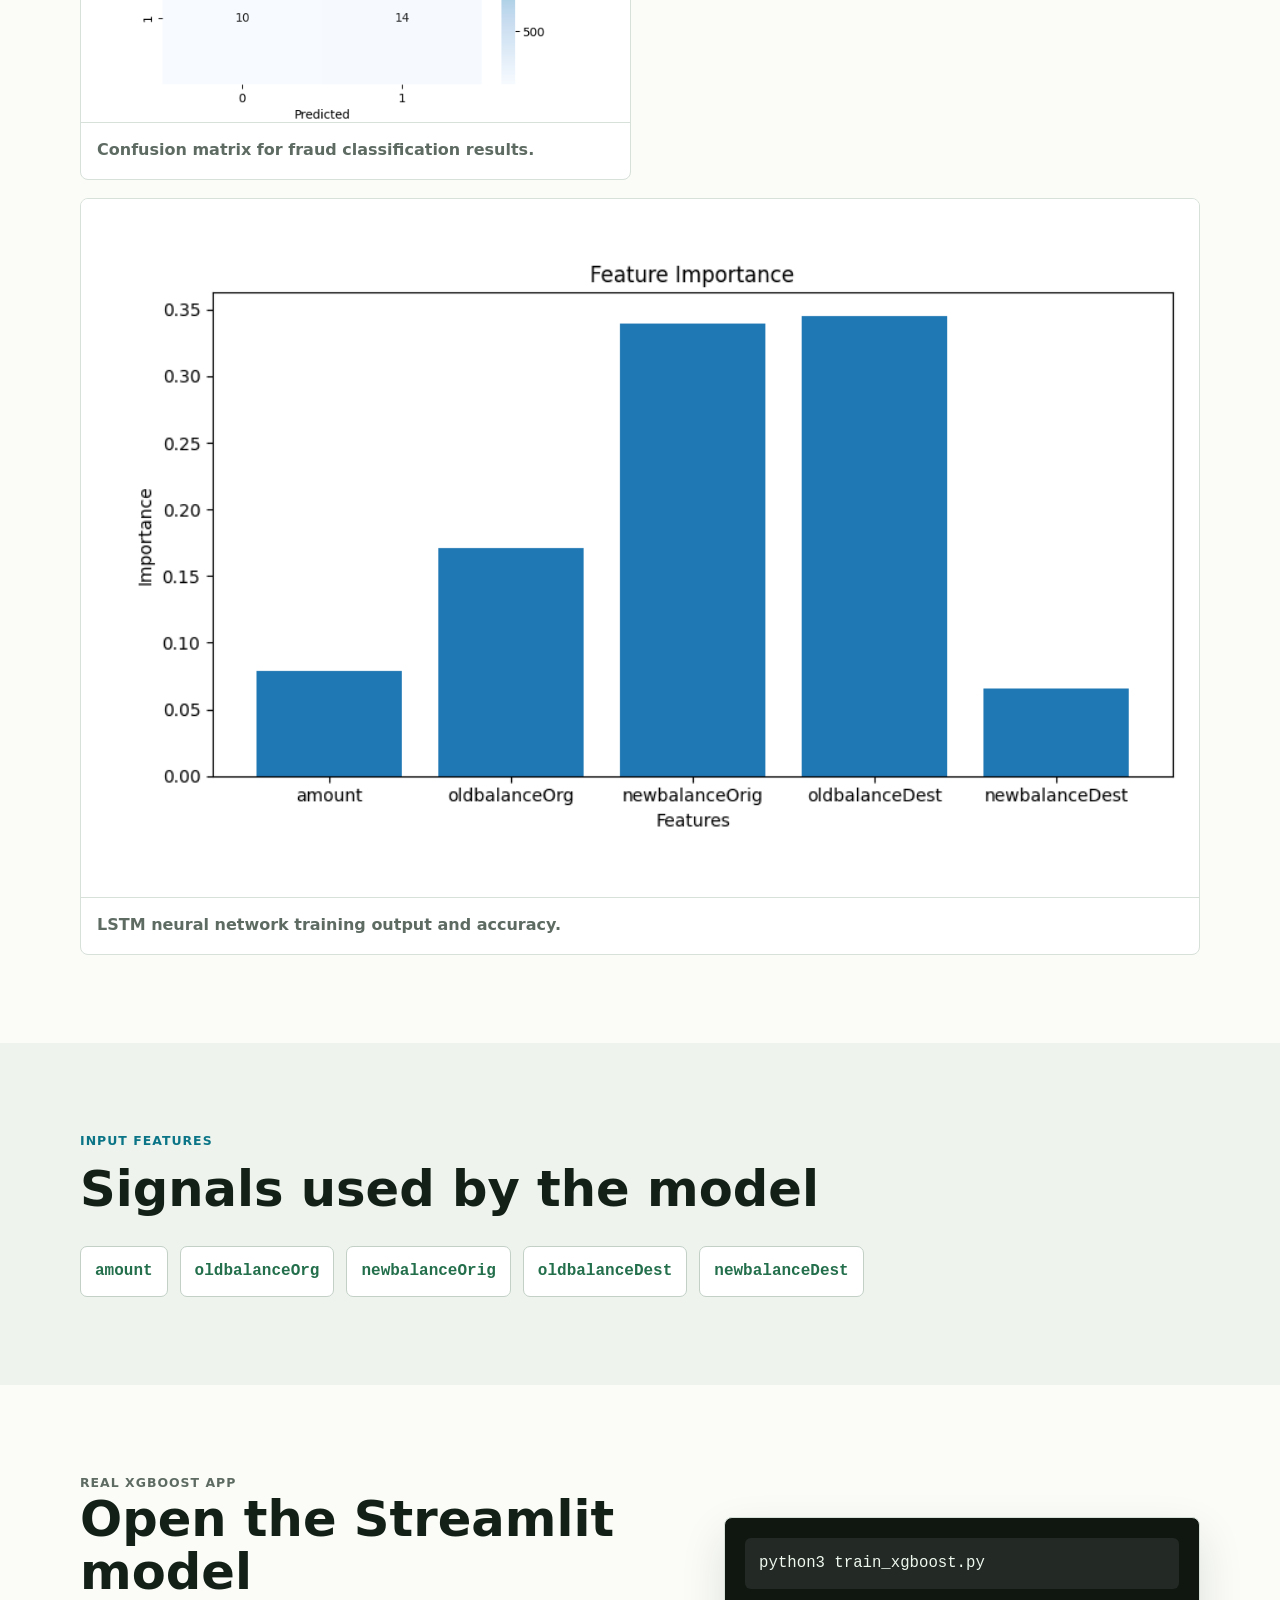
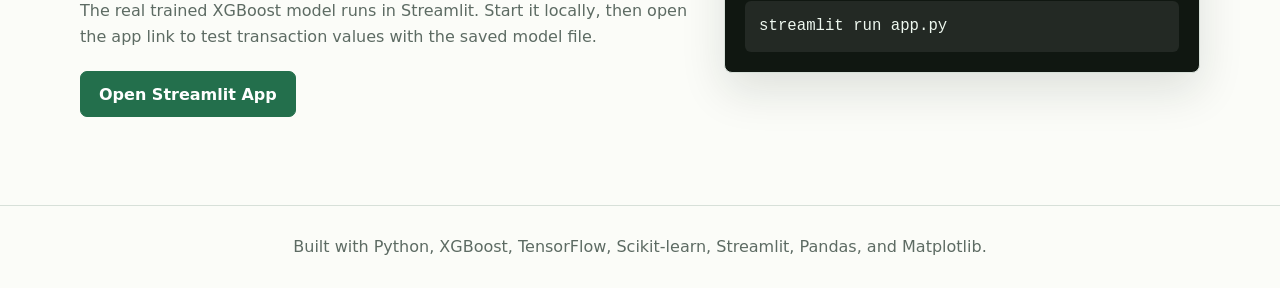
==== commit 3a7427ca: "Add files via upload" ====
--- a/index.html
+++ b/index.html
@@ -16,6 +16,7 @@
         <a class="brand" href="#top">AI Fraud Detection</a>
         <div class="nav-links">
           <a href="#predictor">Predict</a>
+          <a href="#streamlit">Streamlit</a>
           <a href="#results">Results</a>
           <a href="#workflow">Workflow</a>
         </div>
@@ -244,17 +245,23 @@
         </div>
       </section>
 
-      <section class="section demo" id="demo">
+      <section class="section demo" id="streamlit">
         <div>
-          <p class="eyebrow">Local Demo</p>
-          <h2>Run the project</h2>
+          <p class="eyebrow">Real XGBoost App</p>
+          <h2>Open the Streamlit model</h2>
           <p>
-            Train the model with Python, then launch the Streamlit app to test
-            sample transaction inputs.
+            The real trained XGBoost model runs in Streamlit. Start it locally,
+            then open the app link to test transaction values with the saved
+            model file.
           </p>
+          <div class="hero-actions compact-actions">
+            <a class="button primary" href="http://localhost:8501" target="_blank" rel="noreferrer">
+              Open Streamlit App
+            </a>
+          </div>
         </div>
         <div class="code-panel" aria-label="Project commands">
-          <code>python3 main.py</code>
+          <code>python3 train_xgboost.py</code>
           <code>streamlit run app.py</code>
         </div>
       </section>
--- a/styles.css
+++ b/styles.css
@@ -141,6 +141,10 @@
   margin-top: 30px;
 }
 
+.compact-actions {
+  margin-top: 22px;
+}
+
 .button {
   display: inline-flex;
   align-items: center;
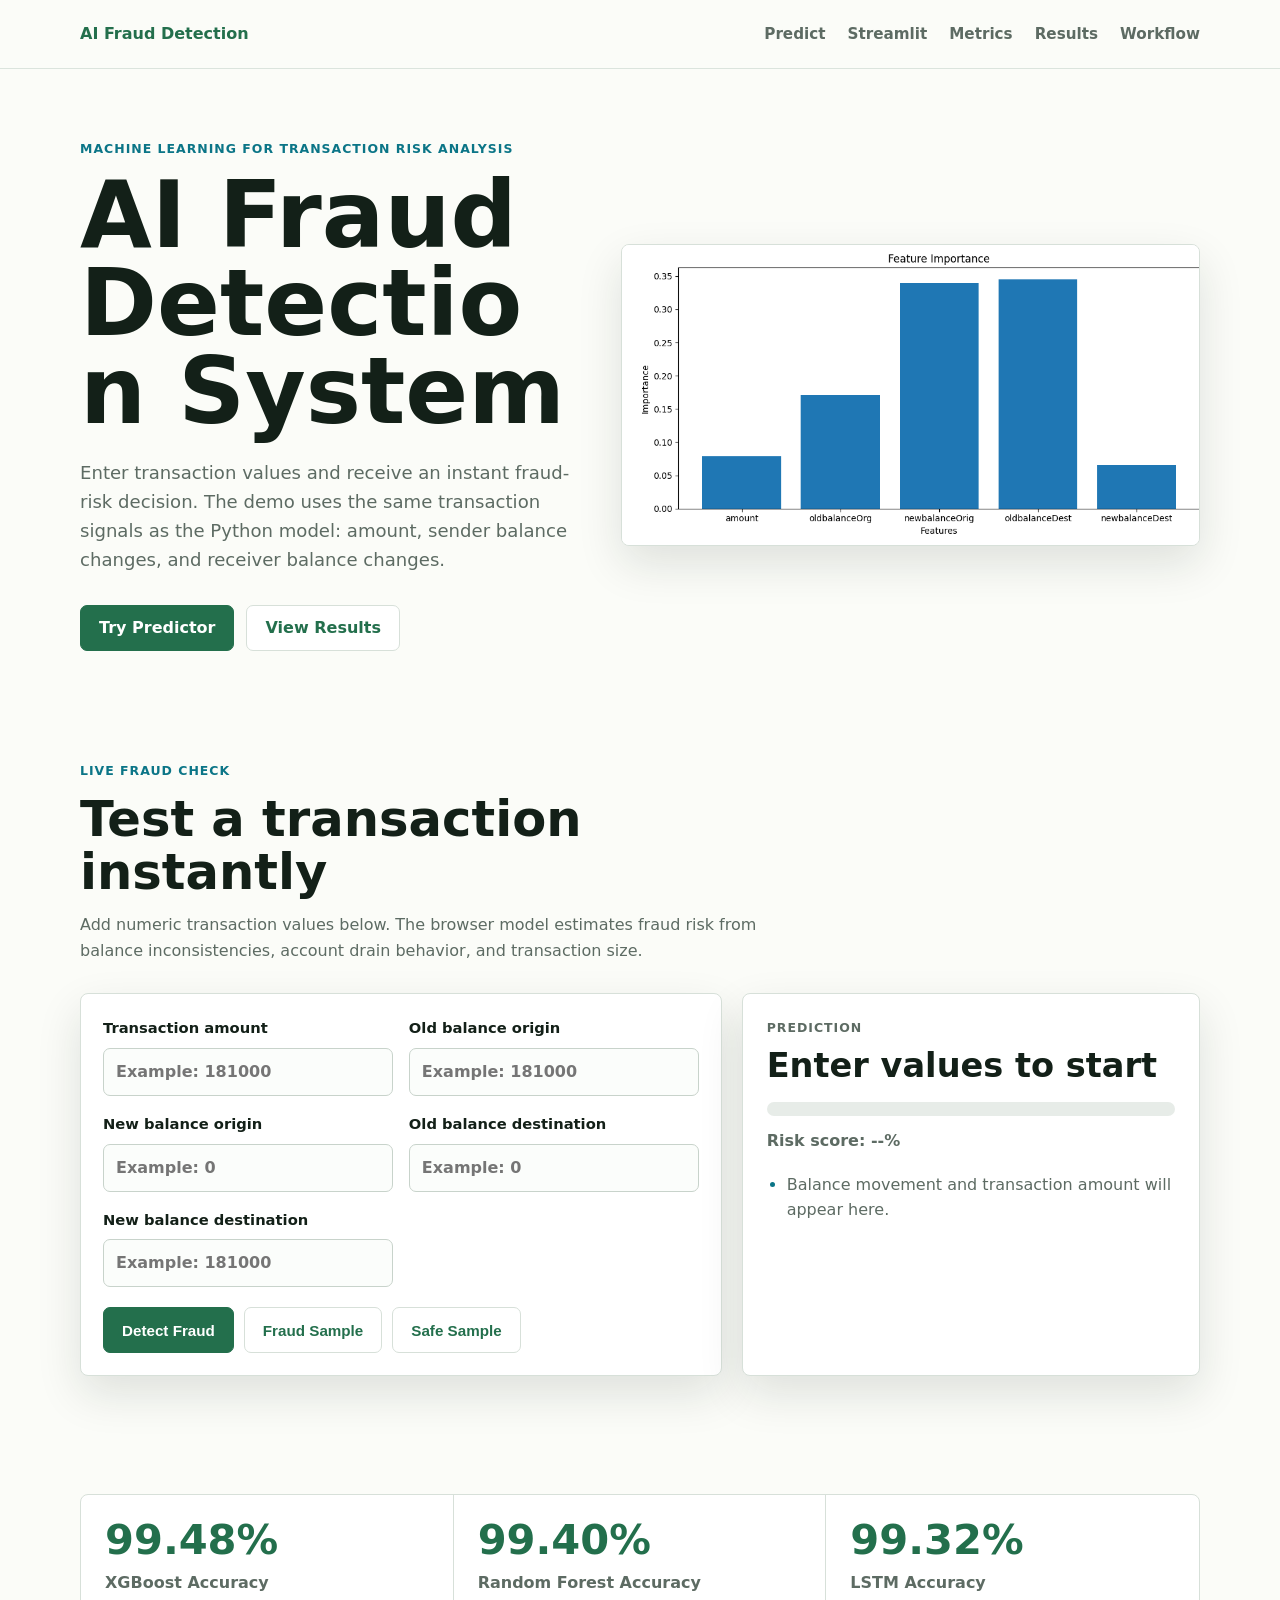
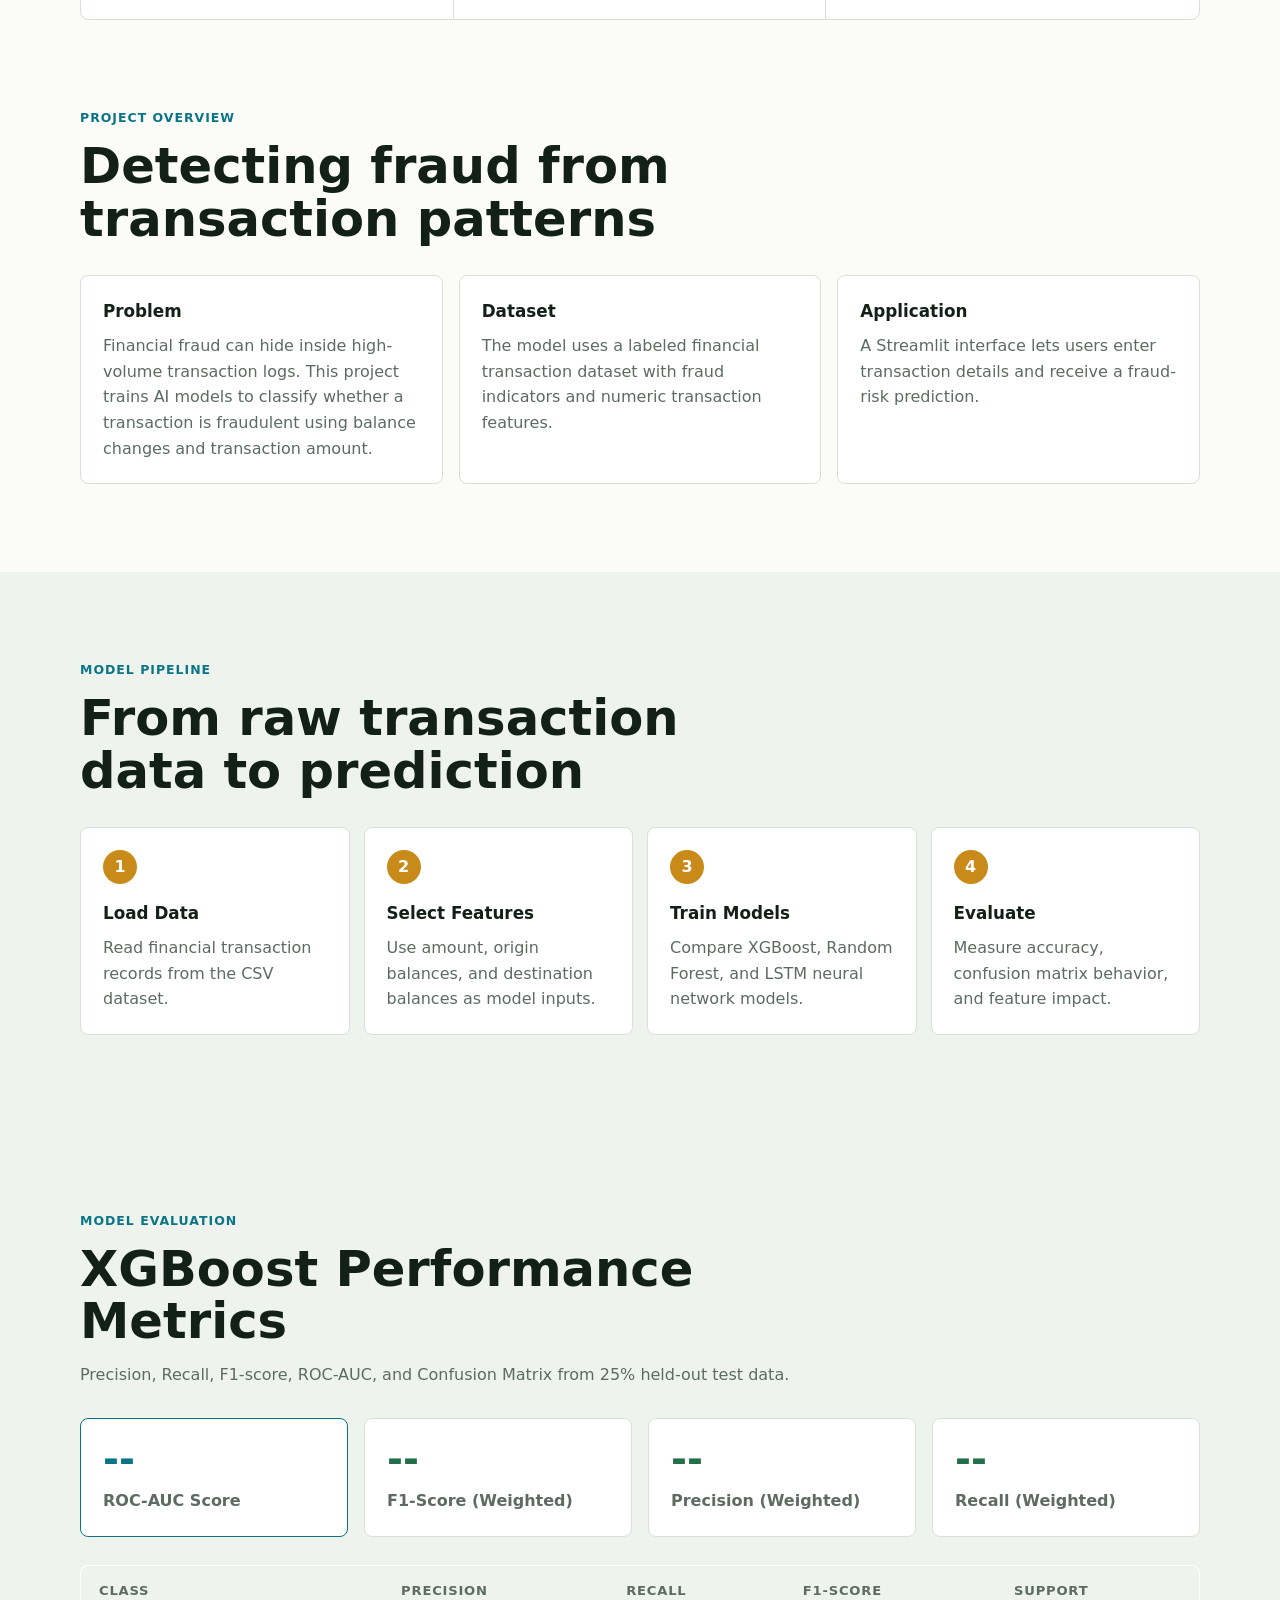
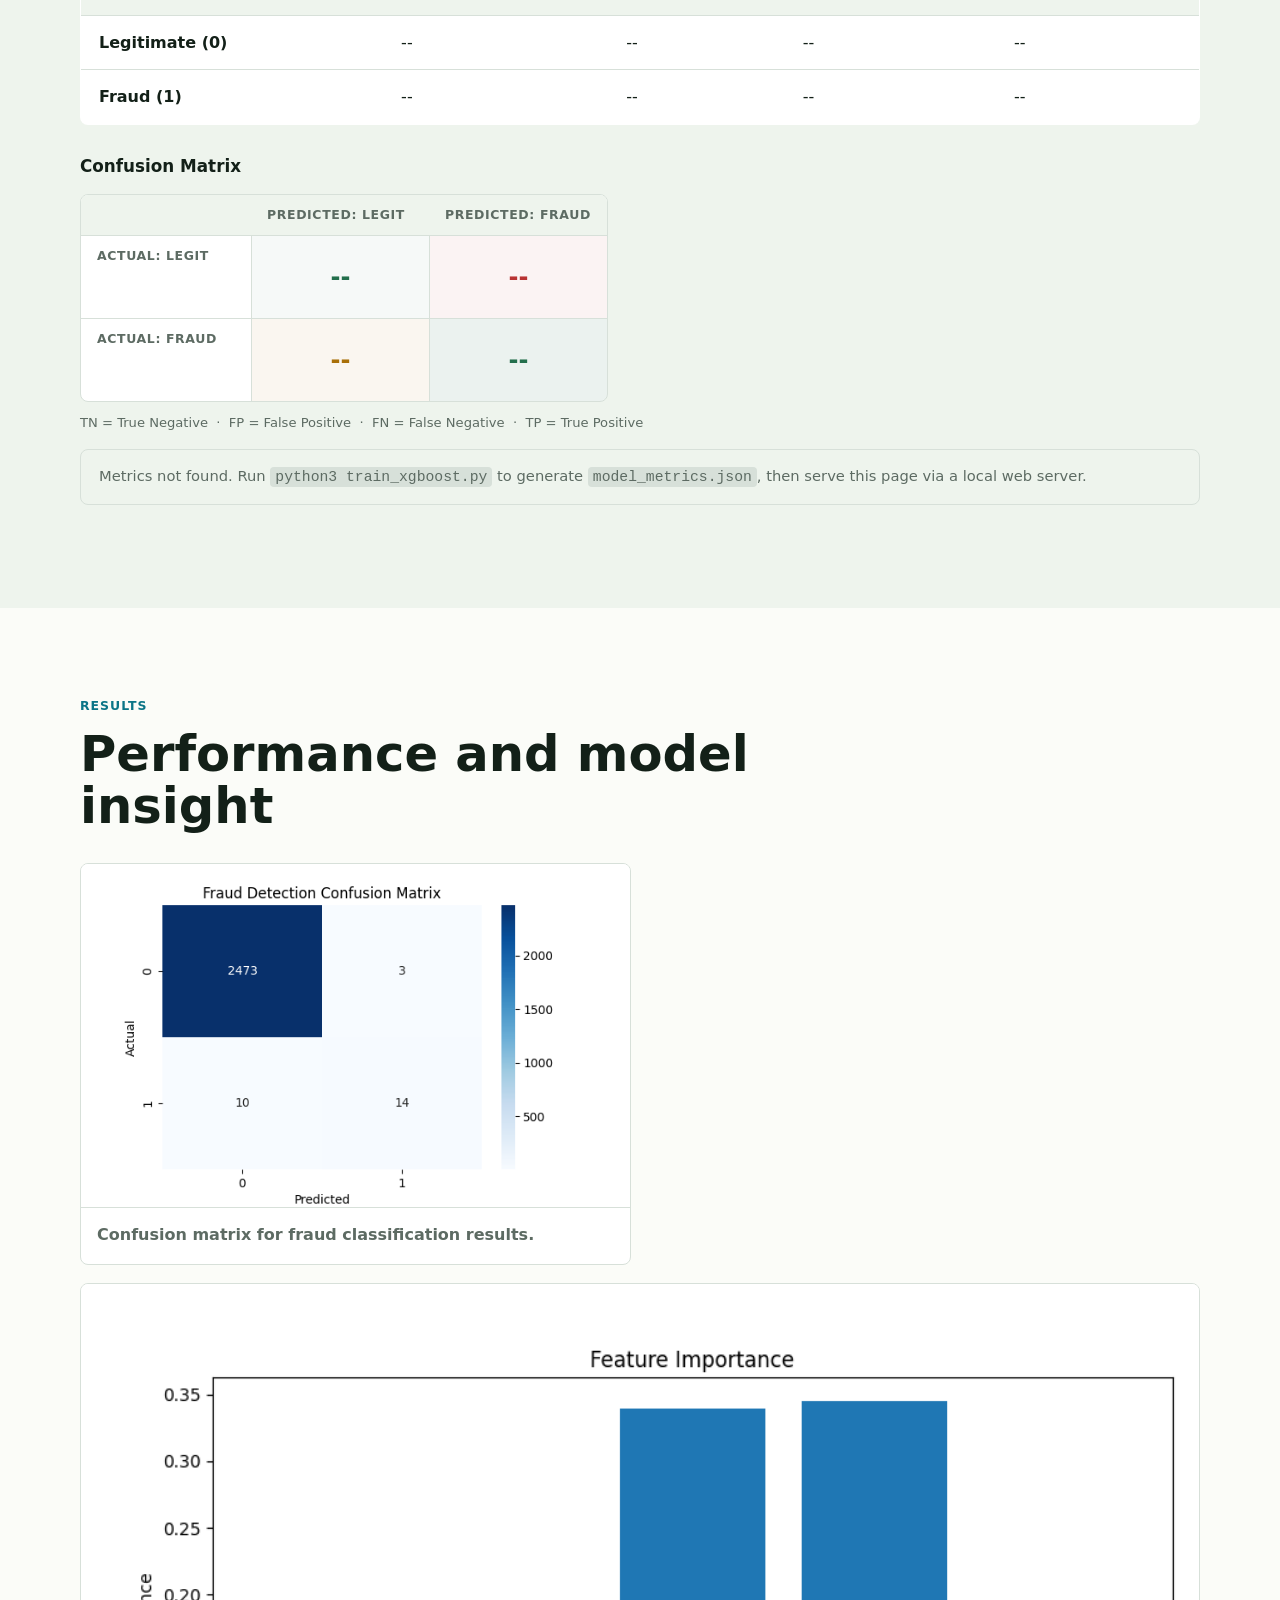
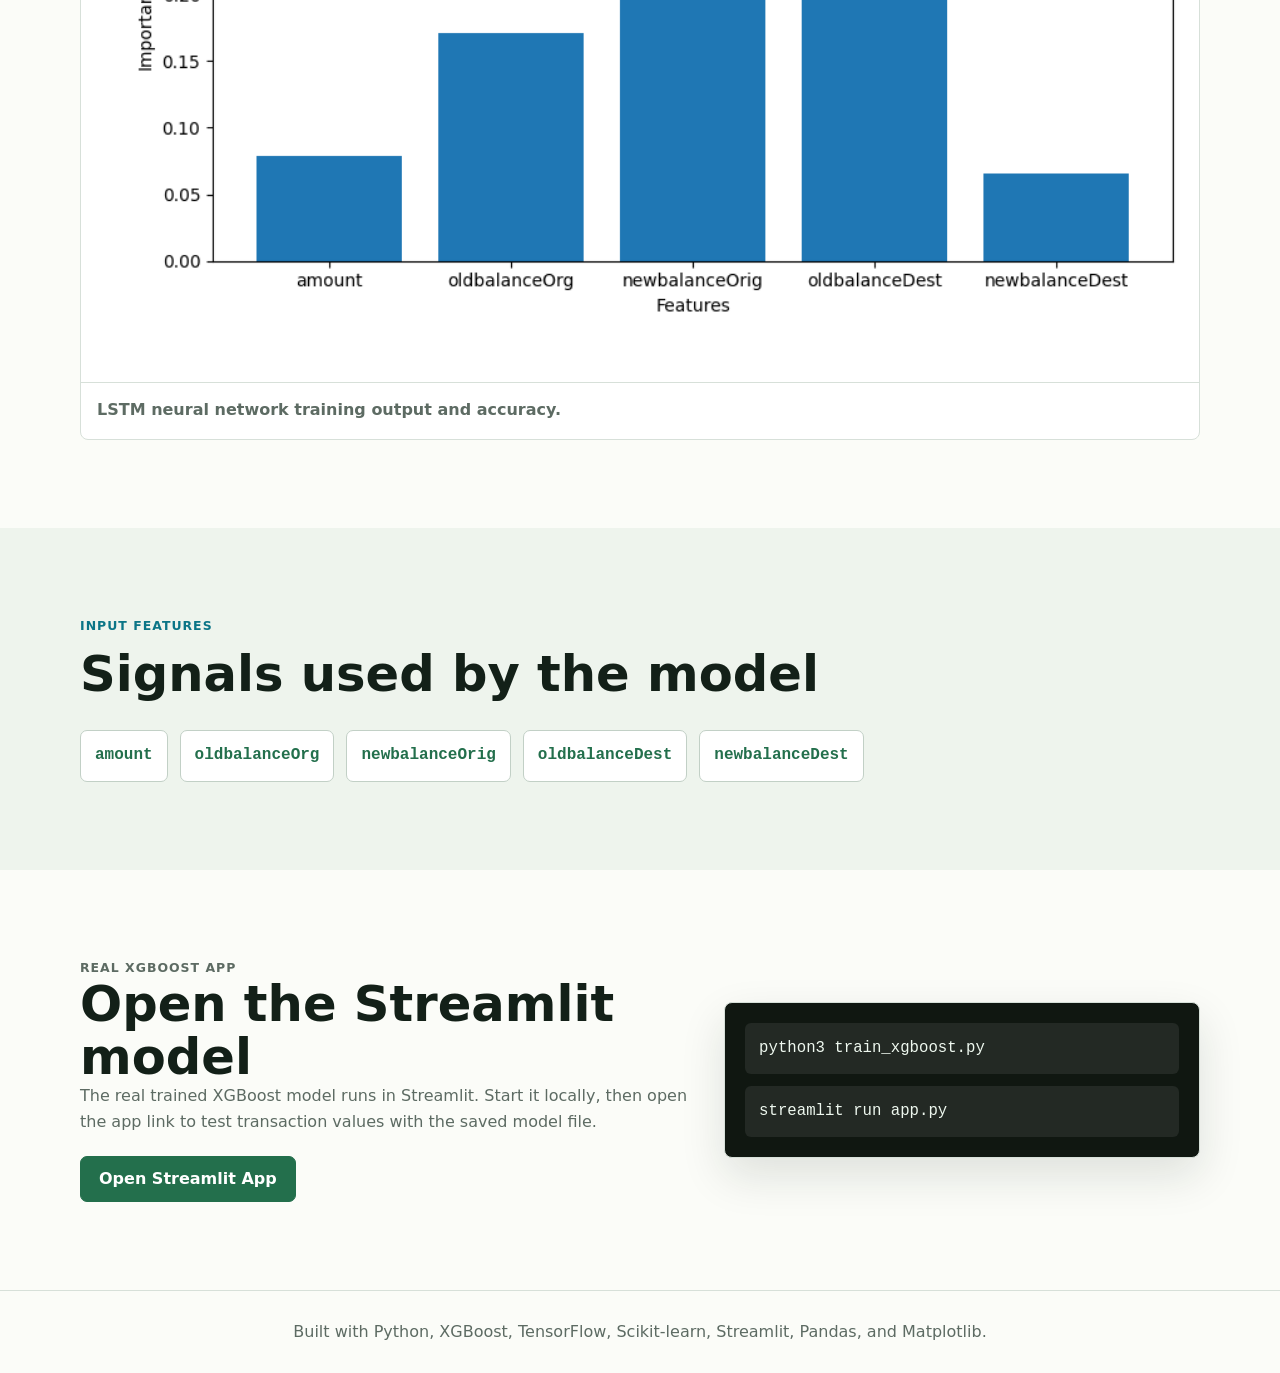
==== commit b90cefd1: "Add files via upload" ====
--- a/index.html
+++ b/index.html
@@ -17,6 +17,7 @@
         <div class="nav-links">
           <a href="#predictor">Predict</a>
           <a href="#streamlit">Streamlit</a>
+          <a href="#metrics">Metrics</a>
           <a href="#results">Results</a>
           <a href="#workflow">Workflow</a>
         </div>
@@ -214,6 +215,90 @@
         </div>
       </section>
 
+      <section class="section muted" id="metrics">
+        <div class="section-heading">
+          <p class="eyebrow">Model Evaluation</p>
+          <h2>XGBoost Performance Metrics</h2>
+          <p>Precision, Recall, F1-score, ROC-AUC, and Confusion Matrix from 25% held-out test data.</p>
+        </div>
+
+        <div class="metrics-grid">
+          <div class="metric-card highlight">
+            <span class="metric-value" id="metricRocAuc">--</span>
+            <p>ROC-AUC Score</p>
+          </div>
+          <div class="metric-card">
+            <span class="metric-value" id="metricF1">--</span>
+            <p>F1-Score (Weighted)</p>
+          </div>
+          <div class="metric-card">
+            <span class="metric-value" id="metricPrecision">--</span>
+            <p>Precision (Weighted)</p>
+          </div>
+          <div class="metric-card">
+            <span class="metric-value" id="metricRecall">--</span>
+            <p>Recall (Weighted)</p>
+          </div>
+        </div>
+
+        <div class="metrics-table-wrap">
+          <table class="metrics-table">
+            <thead>
+              <tr>
+                <th>Class</th>
+                <th>Precision</th>
+                <th>Recall</th>
+                <th>F1-Score</th>
+                <th>Support</th>
+              </tr>
+            </thead>
+            <tbody>
+              <tr>
+                <td>Legitimate (0)</td>
+                <td id="legPrecision">--</td>
+                <td id="legRecall">--</td>
+                <td id="legF1">--</td>
+                <td id="legSupport">--</td>
+              </tr>
+              <tr>
+                <td>Fraud (1)</td>
+                <td id="fraudPrecision">--</td>
+                <td id="fraudRecall">--</td>
+                <td id="fraudF1">--</td>
+                <td id="fraudSupport">--</td>
+              </tr>
+            </tbody>
+          </table>
+        </div>
+
+        <div class="cm-wrap">
+          <h3>Confusion Matrix</h3>
+          <div class="cm-grid">
+            <div class="cm-label-row">
+              <span></span>
+              <span>Predicted: Legit</span>
+              <span>Predicted: Fraud</span>
+            </div>
+            <div class="cm-row">
+              <span class="cm-row-label">Actual: Legit</span>
+              <span class="cm-cell tn" id="cmTN">--</span>
+              <span class="cm-cell fp" id="cmFP">--</span>
+            </div>
+            <div class="cm-row">
+              <span class="cm-row-label">Actual: Fraud</span>
+              <span class="cm-cell fn" id="cmFN">--</span>
+              <span class="cm-cell tp" id="cmTP">--</span>
+            </div>
+          </div>
+          <p class="cm-note">TN = True Negative &nbsp;·&nbsp; FP = False Positive &nbsp;·&nbsp; FN = False Negative &nbsp;·&nbsp; TP = True Positive</p>
+        </div>
+
+        <p class="metrics-note" id="metricsNote">
+          Metrics not found. Run <code>python3 train_xgboost.py</code> to generate
+          <code>model_metrics.json</code>, then serve this page via a local web server.
+        </p>
+      </section>
+
       <section class="section" id="results">
         <div class="section-heading">
           <p class="eyebrow">Results</p>
@@ -431,6 +516,44 @@
           newbalanceDest: 13400
         });
       });
+
+      async function loadMetrics() {
+        try {
+          const res = await fetch("model_metrics.json");
+          if (!res.ok) throw new Error("not found");
+          const m = await res.json();
+
+          function pct(v) { return (v * 100).toFixed(2) + "%"; }
+          function num(v) { return v.toLocaleString(); }
+
+          document.getElementById("metricRocAuc").textContent = pct(m.roc_auc);
+          document.getElementById("metricF1").textContent = pct(m.f1_weighted);
+          document.getElementById("metricPrecision").textContent = pct(m.precision_weighted);
+          document.getElementById("metricRecall").textContent = pct(m.recall_weighted);
+
+          const leg = m.per_class.legitimate;
+          document.getElementById("legPrecision").textContent = pct(leg.precision);
+          document.getElementById("legRecall").textContent = pct(leg.recall);
+          document.getElementById("legF1").textContent = pct(leg.f1_score);
+          document.getElementById("legSupport").textContent = num(leg.support);
+
+          const fraud = m.per_class.fraud;
+          document.getElementById("fraudPrecision").textContent = pct(fraud.precision);
+          document.getElementById("fraudRecall").textContent = pct(fraud.recall);
+          document.getElementById("fraudF1").textContent = pct(fraud.f1_score);
+          document.getElementById("fraudSupport").textContent = num(fraud.support);
+
+          const cm = m.confusion_matrix;
+          document.getElementById("cmTN").textContent = num(cm[0][0]);
+          document.getElementById("cmFP").textContent = num(cm[0][1]);
+          document.getElementById("cmFN").textContent = num(cm[1][0]);
+          document.getElementById("cmTP").textContent = num(cm[1][1]);
+        } catch (_) {
+          document.getElementById("metricsNote").style.display = "block";
+        }
+      }
+
+      loadMetrics();
     </script>
   </body>
 </html>
--- a/styles.css
+++ b/styles.css
@@ -498,11 +498,175 @@
   margin: 0;
 }
 
+/* ── Metrics section ─────────────────────────────────────────── */
+.metrics-grid {
+  display: grid;
+  grid-template-columns: repeat(4, 1fr);
+  gap: 16px;
+  margin-bottom: 28px;
+}
+
+.metric-card {
+  border: 1px solid var(--line);
+  border-radius: 8px;
+  background: var(--white);
+  padding: 22px;
+}
+
+.metric-card.highlight {
+  border-color: var(--teal);
+}
+
+.metric-card .metric-value {
+  display: block;
+  color: var(--green);
+  font-size: clamp(1.6rem, 3vw, 2.4rem);
+  font-weight: 850;
+  line-height: 1;
+}
+
+.metric-card.highlight .metric-value {
+  color: var(--teal);
+}
+
+.metric-card p {
+  margin: 9px 0 0;
+  color: var(--muted);
+  font-weight: 700;
+}
+
+.metrics-table-wrap {
+  overflow-x: auto;
+  margin-bottom: 28px;
+}
+
+.metrics-table {
+  width: 100%;
+  border-collapse: collapse;
+  border: 1px solid var(--line);
+  border-radius: 8px;
+  background: var(--white);
+  overflow: hidden;
+}
+
+.metrics-table th,
+.metrics-table td {
+  padding: 14px 18px;
+  text-align: left;
+  border-bottom: 1px solid var(--line);
+}
+
+.metrics-table th {
+  background: var(--soft);
+  color: var(--muted);
+  font-size: 0.82rem;
+  font-weight: 800;
+  letter-spacing: 0.06em;
+  text-transform: uppercase;
+}
+
+.metrics-table tr:last-child td {
+  border-bottom: 0;
+}
+
+.metrics-table td:first-child {
+  font-weight: 700;
+}
+
+.cm-wrap {
+  margin-top: 8px;
+}
+
+.cm-wrap > h3 {
+  margin-bottom: 14px;
+}
+
+.cm-grid {
+  display: inline-grid;
+  grid-template-rows: auto auto auto;
+  border: 1px solid var(--line);
+  border-radius: 8px;
+  background: var(--white);
+  overflow: hidden;
+}
+
+.cm-label-row {
+  display: grid;
+  grid-template-columns: 170px 1fr 1fr;
+  border-bottom: 1px solid var(--line);
+  background: var(--soft);
+}
+
+.cm-label-row span,
+.cm-row-label {
+  padding: 10px 16px;
+  color: var(--muted);
+  font-size: 0.78rem;
+  font-weight: 800;
+  letter-spacing: 0.05em;
+  text-transform: uppercase;
+}
+
+.cm-row {
+  display: grid;
+  grid-template-columns: 170px 1fr 1fr;
+  border-bottom: 1px solid var(--line);
+}
+
+.cm-row:last-child {
+  border-bottom: 0;
+}
+
+.cm-cell {
+  display: flex;
+  align-items: center;
+  justify-content: center;
+  padding: 22px 16px;
+  font-size: 1.5rem;
+  font-weight: 850;
+  border-left: 1px solid var(--line);
+}
+
+.cm-cell.tn { color: var(--green);  background: rgba(35, 111, 76, 0.04); }
+.cm-cell.tp { color: var(--green);  background: rgba(35, 111, 76, 0.09); }
+.cm-cell.fp { color: var(--red);    background: rgba(184, 50, 50, 0.06); }
+.cm-cell.fn { color: var(--amber);  background: rgba(168, 111, 8, 0.06); }
+
+.cm-note {
+  margin-top: 10px;
+  color: var(--muted);
+  font-size: 0.82rem;
+}
+
+.metrics-note {
+  display: none;
+  margin-top: 16px;
+  padding: 14px 18px;
+  border: 1px solid var(--line);
+  border-radius: 8px;
+  background: var(--soft);
+  color: var(--muted);
+  font-size: 0.92rem;
+}
+
+.metrics-note code {
+  font-family: ui-monospace, SFMono-Regular, Menlo, Monaco, Consolas, "Liberation Mono", monospace;
+  background: var(--line);
+  border-radius: 4px;
+  padding: 2px 5px;
+}
+
+/* ─────────────────────────────────────────────────────────────── */
+
 @media (max-width: 860px) {
   .hero,
   .predictor,
   .demo {
     grid-template-columns: 1fr;
+  }
+
+  .metrics-grid {
+    grid-template-columns: repeat(2, 1fr);
   }
 
   .hero {
@@ -563,4 +727,24 @@
   .form-actions .button {
     width: 100%;
   }
-}
+
+  .metrics-grid {
+    grid-template-columns: 1fr;
+  }
+
+  .cm-label-row,
+  .cm-row {
+    grid-template-columns: 120px 1fr 1fr;
+  }
+
+  .cm-label-row span,
+  .cm-row-label {
+    font-size: 0.68rem;
+    padding: 8px 10px;
+  }
+
+  .cm-cell {
+    font-size: 1.1rem;
+    padding: 16px 10px;
+  }
+}
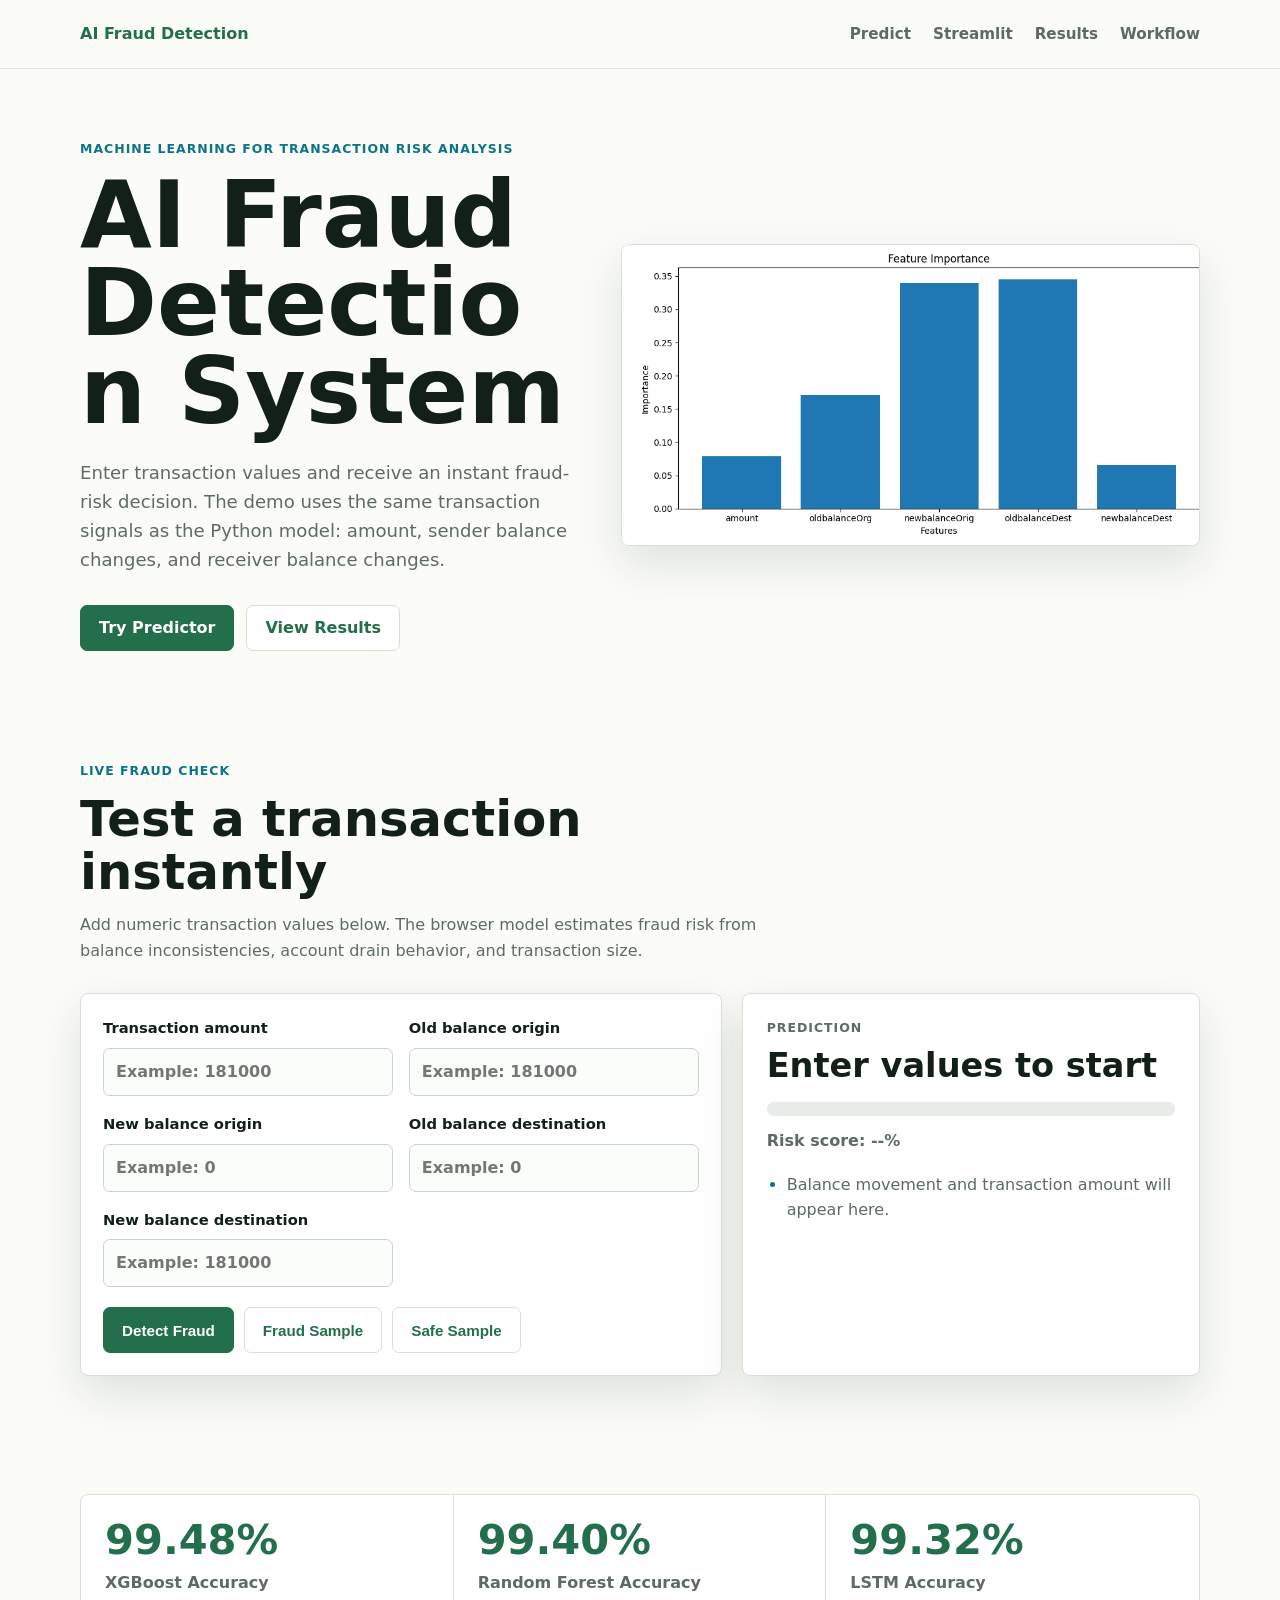
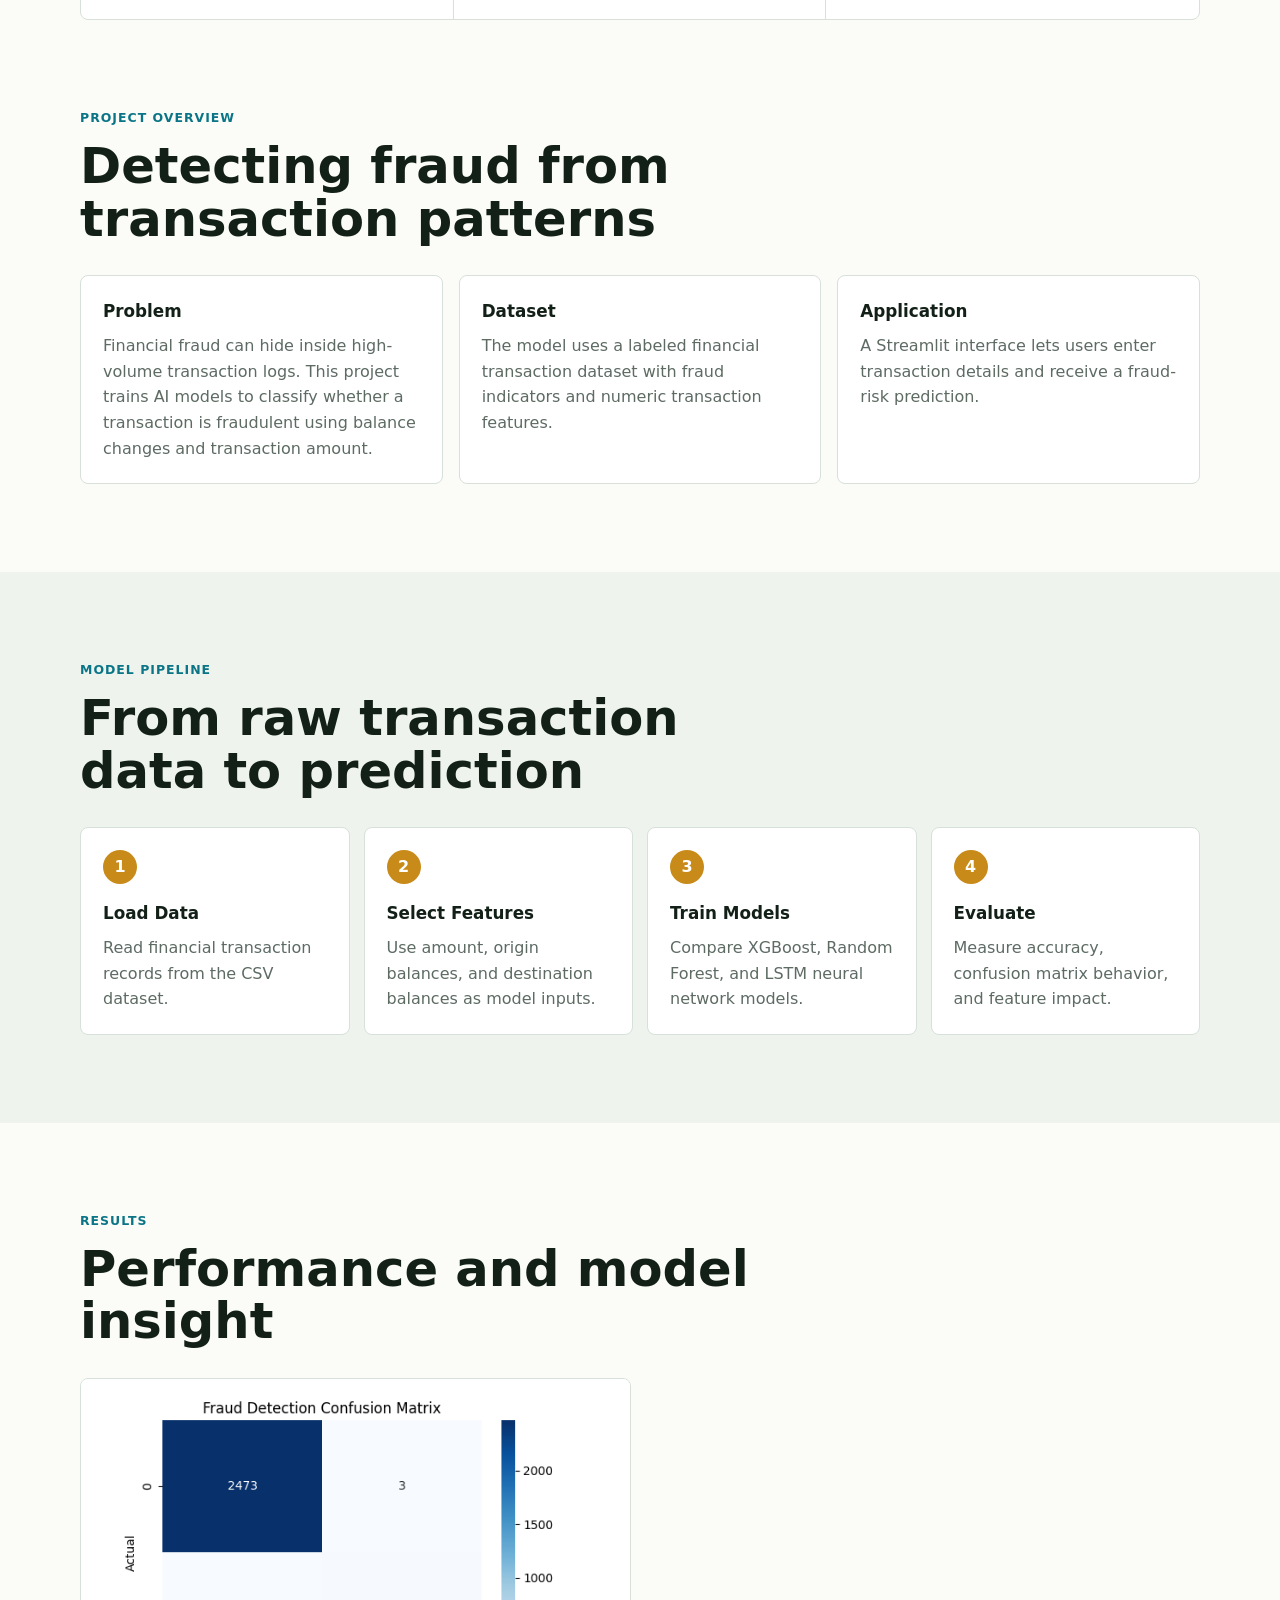
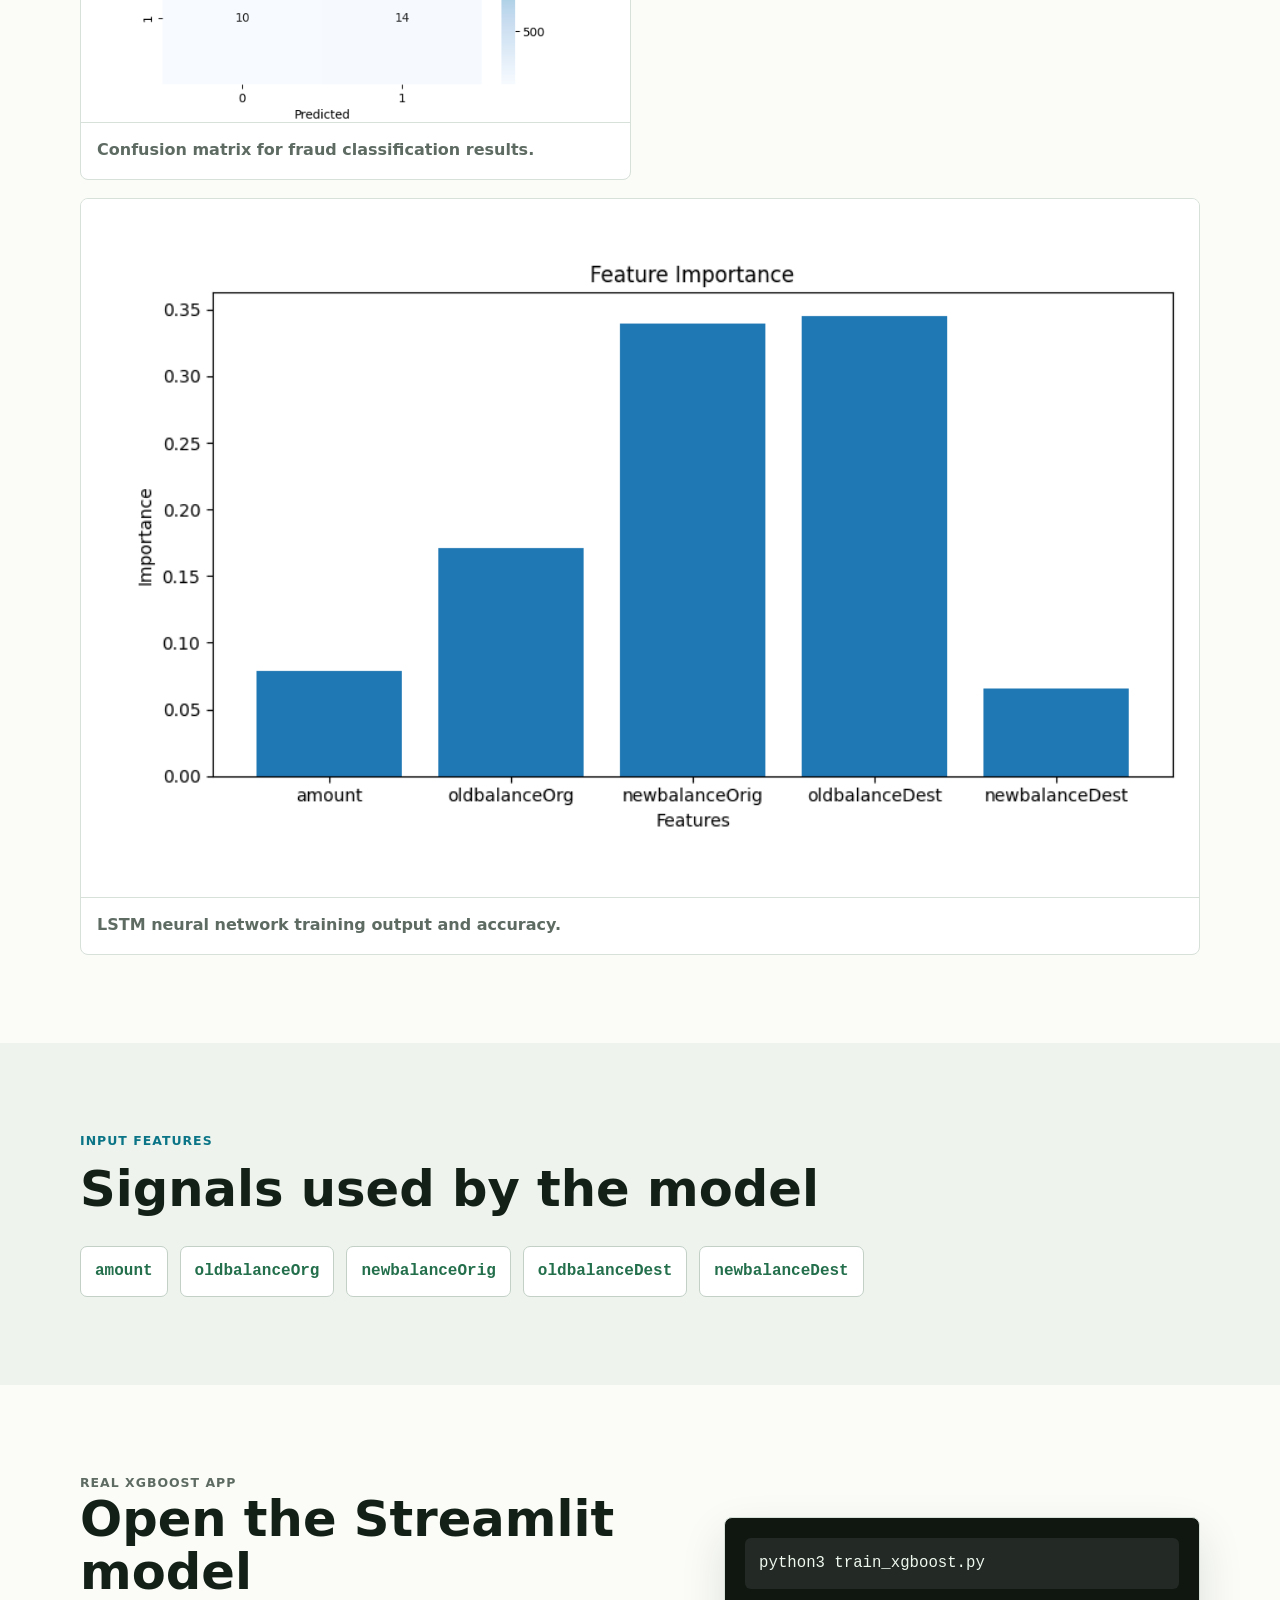
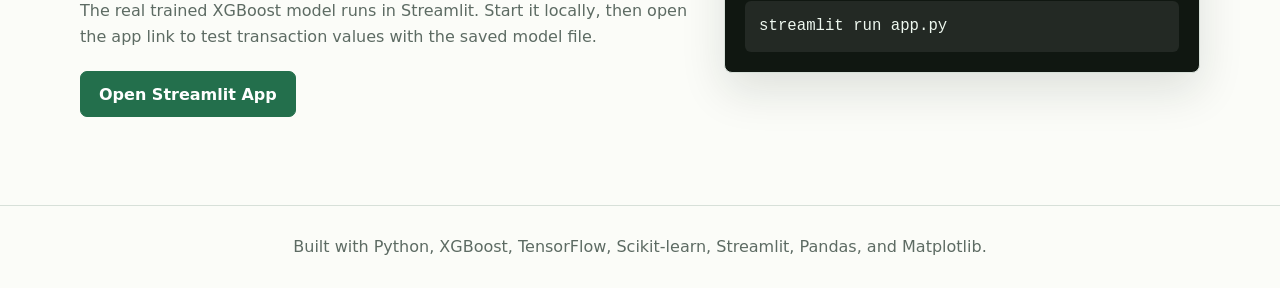
==== commit 9af3b6cf: "Add files via upload" ====
--- a/index.html
+++ b/index.html
@@ -17,7 +17,6 @@
         <div class="nav-links">
           <a href="#predictor">Predict</a>
           <a href="#streamlit">Streamlit</a>
-          <a href="#metrics">Metrics</a>
           <a href="#results">Results</a>
           <a href="#workflow">Workflow</a>
         </div>
@@ -215,90 +214,6 @@
         </div>
       </section>
 
-      <section class="section muted" id="metrics">
-        <div class="section-heading">
-          <p class="eyebrow">Model Evaluation</p>
-          <h2>XGBoost Performance Metrics</h2>
-          <p>Precision, Recall, F1-score, ROC-AUC, and Confusion Matrix from 25% held-out test data.</p>
-        </div>
-
-        <div class="metrics-grid">
-          <div class="metric-card highlight">
-            <span class="metric-value" id="metricRocAuc">--</span>
-            <p>ROC-AUC Score</p>
-          </div>
-          <div class="metric-card">
-            <span class="metric-value" id="metricF1">--</span>
-            <p>F1-Score (Weighted)</p>
-          </div>
-          <div class="metric-card">
-            <span class="metric-value" id="metricPrecision">--</span>
-            <p>Precision (Weighted)</p>
-          </div>
-          <div class="metric-card">
-            <span class="metric-value" id="metricRecall">--</span>
-            <p>Recall (Weighted)</p>
-          </div>
-        </div>
-
-        <div class="metrics-table-wrap">
-          <table class="metrics-table">
-            <thead>
-              <tr>
-                <th>Class</th>
-                <th>Precision</th>
-                <th>Recall</th>
-                <th>F1-Score</th>
-                <th>Support</th>
-              </tr>
-            </thead>
-            <tbody>
-              <tr>
-                <td>Legitimate (0)</td>
-                <td id="legPrecision">--</td>
-                <td id="legRecall">--</td>
-                <td id="legF1">--</td>
-                <td id="legSupport">--</td>
-              </tr>
-              <tr>
-                <td>Fraud (1)</td>
-                <td id="fraudPrecision">--</td>
-                <td id="fraudRecall">--</td>
-                <td id="fraudF1">--</td>
-                <td id="fraudSupport">--</td>
-              </tr>
-            </tbody>
-          </table>
-        </div>
-
-        <div class="cm-wrap">
-          <h3>Confusion Matrix</h3>
-          <div class="cm-grid">
-            <div class="cm-label-row">
-              <span></span>
-              <span>Predicted: Legit</span>
-              <span>Predicted: Fraud</span>
-            </div>
-            <div class="cm-row">
-              <span class="cm-row-label">Actual: Legit</span>
-              <span class="cm-cell tn" id="cmTN">--</span>
-              <span class="cm-cell fp" id="cmFP">--</span>
-            </div>
-            <div class="cm-row">
-              <span class="cm-row-label">Actual: Fraud</span>
-              <span class="cm-cell fn" id="cmFN">--</span>
-              <span class="cm-cell tp" id="cmTP">--</span>
-            </div>
-          </div>
-          <p class="cm-note">TN = True Negative &nbsp;·&nbsp; FP = False Positive &nbsp;·&nbsp; FN = False Negative &nbsp;·&nbsp; TP = True Positive</p>
-        </div>
-
-        <p class="metrics-note" id="metricsNote">
-          Metrics not found. Run <code>python3 train_xgboost.py</code> to generate
-          <code>model_metrics.json</code>, then serve this page via a local web server.
-        </p>
-      </section>
-
       <section class="section" id="results">
         <div class="section-heading">
           <p class="eyebrow">Results</p>
@@ -517,43 +432,6 @@
         });
       });
 
-      async function loadMetrics() {
-        try {
-          const res = await fetch("model_metrics.json");
-          if (!res.ok) throw new Error("not found");
-          const m = await res.json();
-
-          function pct(v) { return (v * 100).toFixed(2) + "%"; }
-          function num(v) { return v.toLocaleString(); }
-
-          document.getElementById("metricRocAuc").textContent = pct(m.roc_auc);
-          document.getElementById("metricF1").textContent = pct(m.f1_weighted);
-          document.getElementById("metricPrecision").textContent = pct(m.precision_weighted);
-          document.getElementById("metricRecall").textContent = pct(m.recall_weighted);
-
-          const leg = m.per_class.legitimate;
-          document.getElementById("legPrecision").textContent = pct(leg.precision);
-          document.getElementById("legRecall").textContent = pct(leg.recall);
-          document.getElementById("legF1").textContent = pct(leg.f1_score);
-          document.getElementById("legSupport").textContent = num(leg.support);
-
-          const fraud = m.per_class.fraud;
-          document.getElementById("fraudPrecision").textContent = pct(fraud.precision);
-          document.getElementById("fraudRecall").textContent = pct(fraud.recall);
-          document.getElementById("fraudF1").textContent = pct(fraud.f1_score);
-          document.getElementById("fraudSupport").textContent = num(fraud.support);
-
-          const cm = m.confusion_matrix;
-          document.getElementById("cmTN").textContent = num(cm[0][0]);
-          document.getElementById("cmFP").textContent = num(cm[0][1]);
-          document.getElementById("cmFN").textContent = num(cm[1][0]);
-          document.getElementById("cmTP").textContent = num(cm[1][1]);
-        } catch (_) {
-          document.getElementById("metricsNote").style.display = "block";
-        }
-      }
-
-      loadMetrics();
     </script>
   </body>
 </html>
